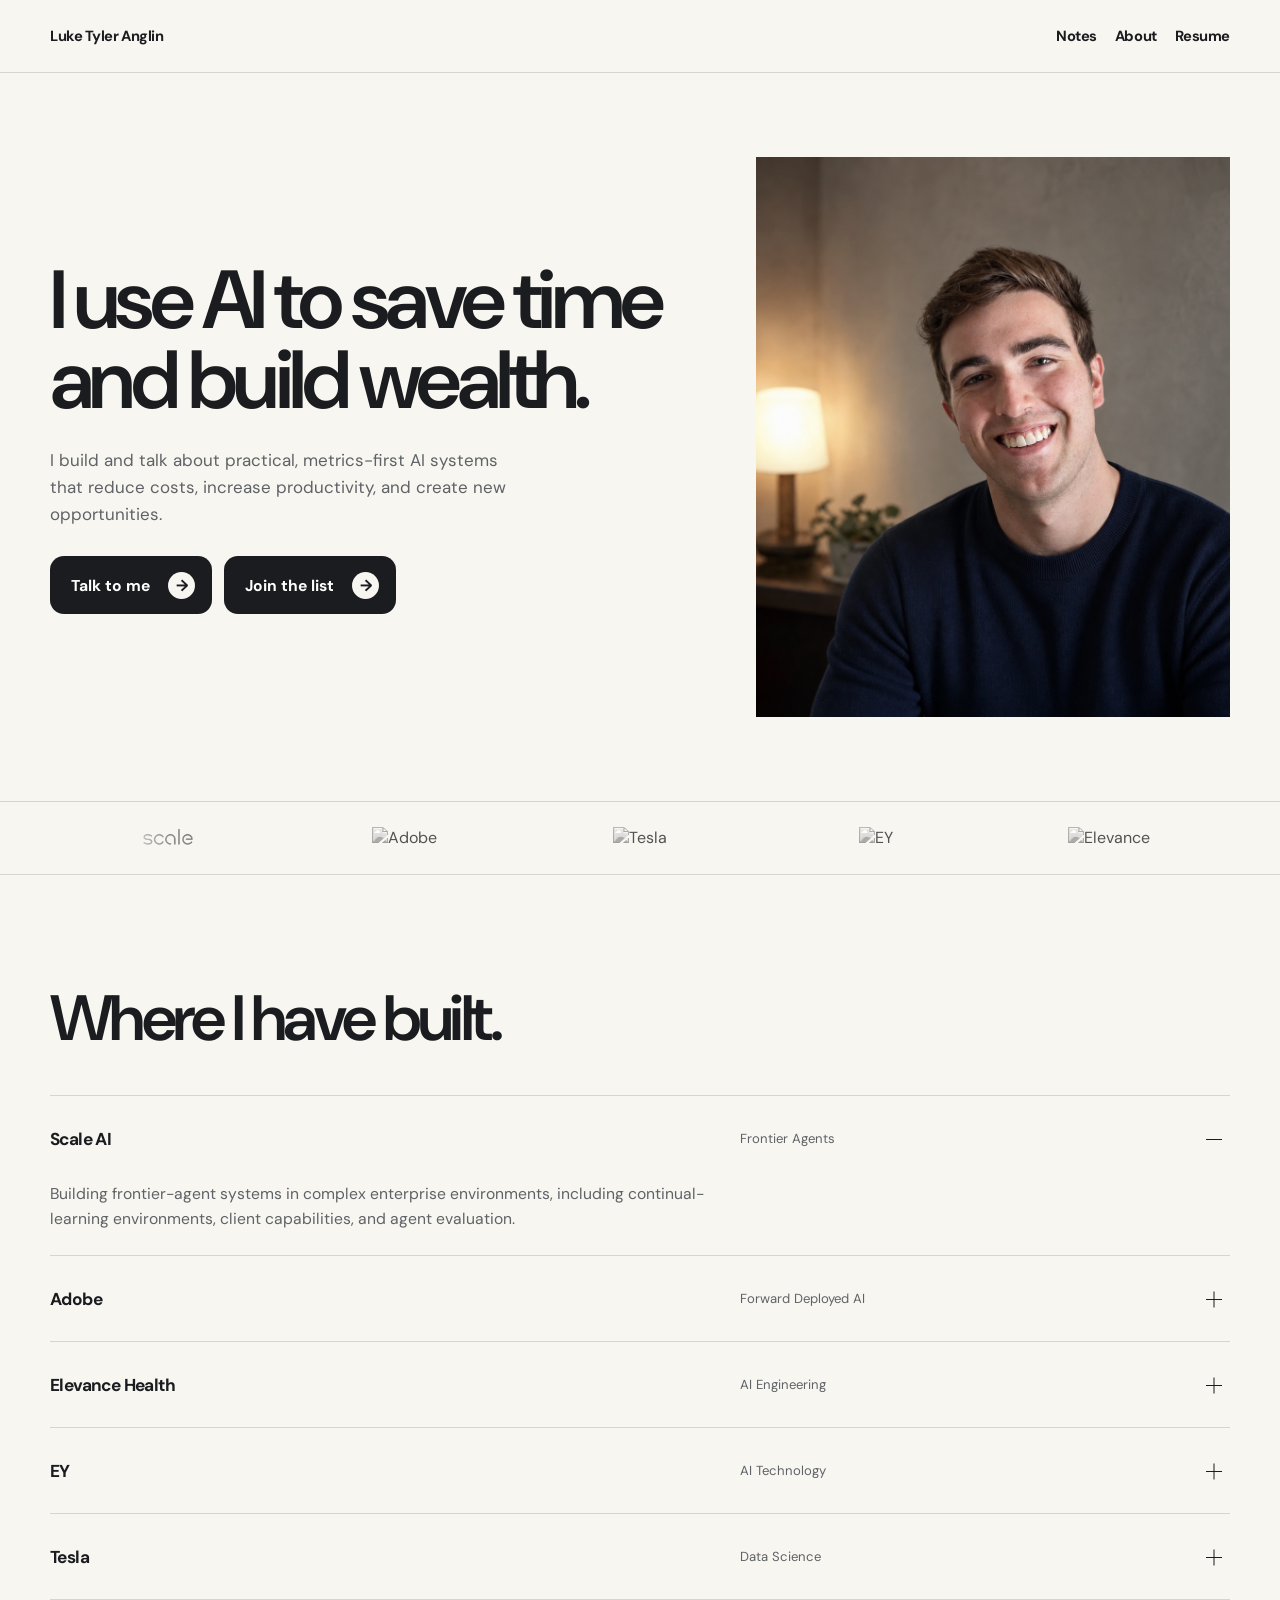
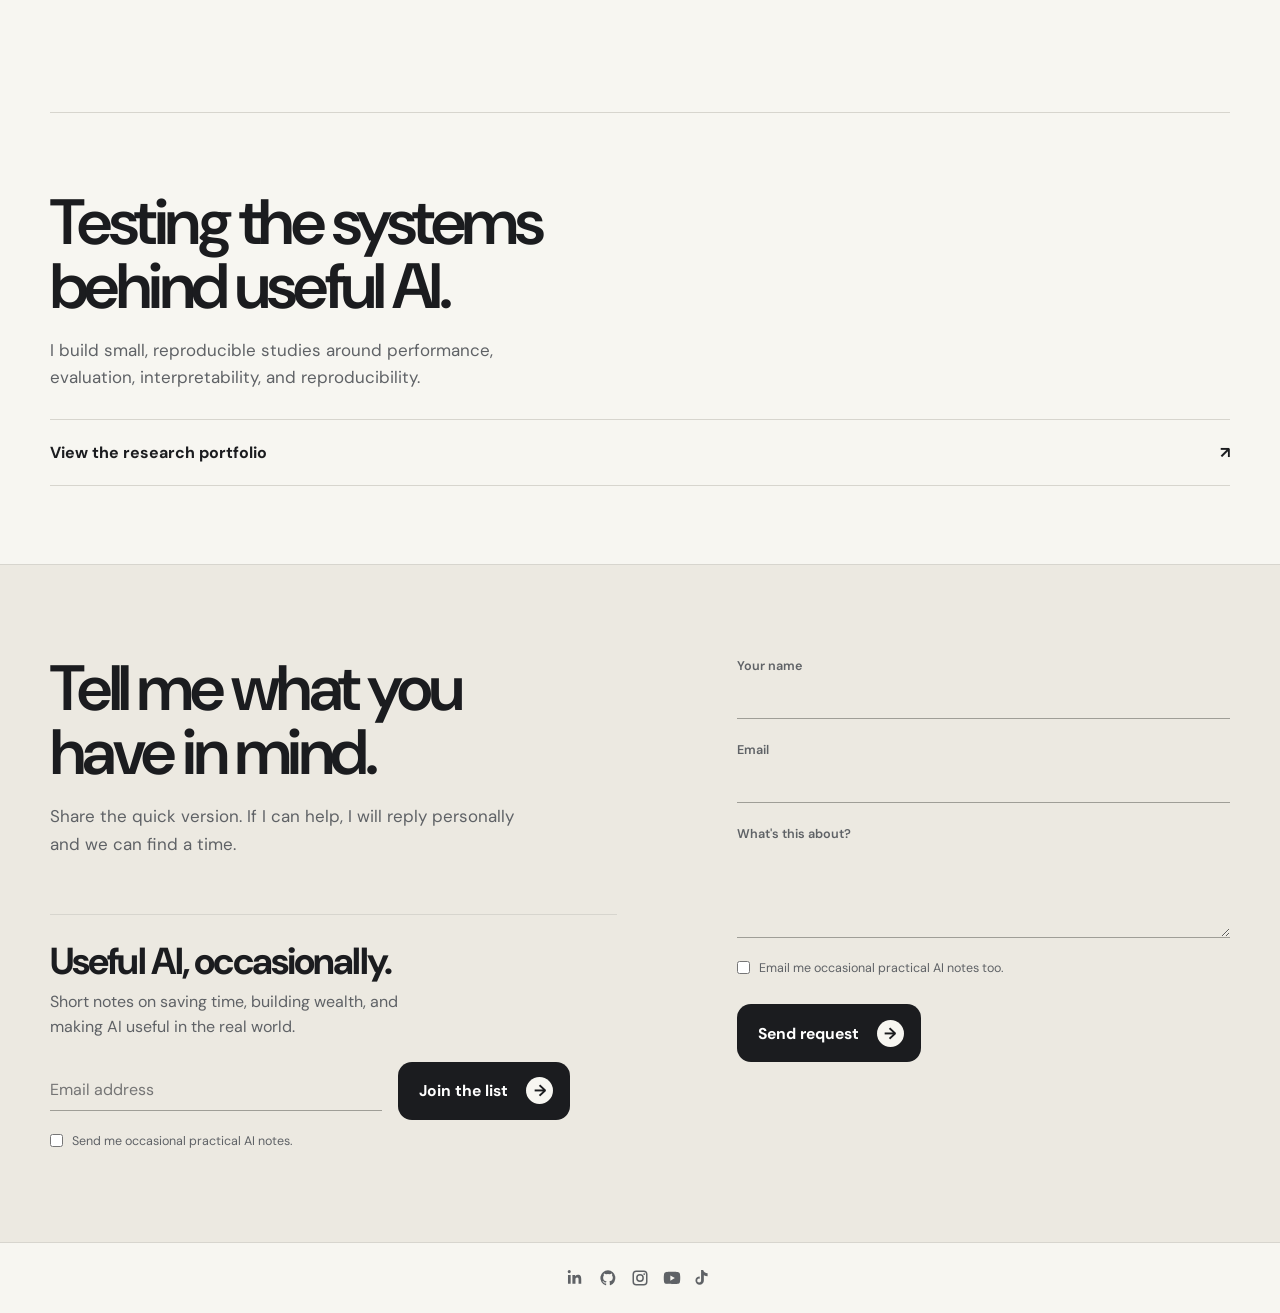
==== index.html @ 67018403 "Remove eyebrow labels from site headings" ====
<!DOCTYPE html>
<html lang="en">

<head>
    <meta charset="UTF-8">
    <meta name="viewport" content="width=device-width, initial-scale=1.0">
    <title>Luke Tyler Anglin | AI Engineer</title>
    <meta name="description" content="Luke Tyler Anglin uses AI to save time and build wealth through practical, metrics-first systems.">
    <link rel="preconnect" href="https://fonts.googleapis.com">
    <link rel="preconnect" href="https://fonts.gstatic.com" crossorigin>
    <link href="https://fonts.googleapis.com/css2?family=DM+Mono:wght@400;500&family=DM+Sans:opsz,wght@9..40,400;9..40,500;9..40,600;9..40,700&family=Playfair+Display:ital,wght@0,500;0,600&display=swap" rel="stylesheet">
    <link rel="stylesheet" href="styles.css">
</head>

<body>
    <header class="site-header">
        <div class="wrap header-inner">
            <a class="site-name" href="#top">Luke Tyler Anglin</a>
            <div class="header-links">
                <a href="notes.html">Notes</a>
                <a href="about.html">About</a>
                <a href="https://drive.google.com/file/d/1jl4-QcdSq_O_RrT0fGCrfpogtQoKmc7f/view?usp=drive_link" target="_blank" rel="noreferrer">Resume</a>
            </div>
        </div>
    </header>

    <main id="top">
        <section class="hero wrap">
            <div class="hero-copy">
                <h1>I use AI to save time and build wealth.</h1>
                <p class="hero-intro">I build and talk about practical, metrics-first AI systems that reduce costs, increase productivity, and create new opportunities.</p>
                <div class="hero-actions">
                    <a class="button button-primary" href="#request-time">Talk to me <span aria-hidden="true">→</span></a>
                    <a class="button button-primary" href="#newsletter">Join the list <span aria-hidden="true">→</span></a>
                </div>
            </div>
            <figure class="hero-portrait">
                <img src="assets/images/luke-portrait-v1.png" alt="Luke Tyler Anglin in a warm home office" fetchpriority="high">
            </figure>
        </section>

        <section class="experience-strip" aria-label="Experience at Scale AI, Adobe, Tesla, EY, and Elevance Health">
            <div class="wrap logo-strip">
                <img src="assets/company/scale.png" alt="Scale AI">
                <img src="assets/company/adobe.svg" alt="Adobe">
                <img src="assets/company/tesla.svg" alt="Tesla">
                <img src="assets/company/ey.svg" alt="EY">
                <img src="assets/company/elevance.svg" alt="Elevance Health">
            </div>
        </section>

        <section class="work wrap" id="experience">
            <div class="section-heading">
                <h2>Where I have built.</h2>
            </div>

            <div class="company-list">
                <details class="company" open>
                    <summary>
                        <span class="company-title">Scale AI</span>
                        <span class="company-role">Frontier Agents</span>
                        <span class="company-toggle" aria-hidden="true"></span>
                    </summary>
                    <div class="company-detail">
                        <p>Building frontier-agent systems in complex enterprise environments, including continual-learning environments, client capabilities, and agent evaluation.</p>
                    </div>
                </details>
                <details class="company">
                    <summary>
                        <span class="company-title">Adobe</span>
                        <span class="company-role">Forward Deployed AI</span>
                        <span class="company-toggle" aria-hidden="true"></span>
                    </summary>
                    <div class="company-detail">
                        <p>Built human-in-the-loop AI marketing workflows and high-volume, auto-scaling cloud GPU systems for image generation.</p>
                    </div>
                </details>
                <details class="company">
                    <summary>
                        <span class="company-title">Elevance Health</span>
                        <span class="company-role">AI Engineering</span>
                        <span class="company-toggle" aria-hidden="true"></span>
                    </summary>
                    <div class="company-detail">
                        <p>Built medical-record extraction automation with about $2M in savings and an M&amp;A research tool that reduced work by about 200 hours per project.</p>
                    </div>
                </details>
                <details class="company">
                    <summary>
                        <span class="company-title">EY</span>
                        <span class="company-role">AI Technology</span>
                        <span class="company-toggle" aria-hidden="true"></span>
                    </summary>
                    <div class="company-detail">
                        <p>Built LangGraph applications to automate client vendor work, contributing about $4M in savings, while modernizing banking data systems.</p>
                    </div>
                </details>
                <details class="company">
                    <summary>
                        <span class="company-title">Tesla</span>
                        <span class="company-role">Data Science</span>
                        <span class="company-toggle" aria-hidden="true"></span>
                    </summary>
                    <div class="company-detail">
                        <p>Improved Kafka concurrency and helped investigate production routing systems across large Go codebases and CI/CD tooling.</p>
                    </div>
                </details>
            </div>
        </section>

        <section class="research-preview wrap" id="research">
            <div class="section-heading">
                <h2>Testing the systems behind useful AI.</h2>
                <p>I build small, reproducible studies around performance, evaluation, interpretability, and reproducibility.</p>
            </div>
            <div class="research-links">
                <a href="https://github.com/LukeTylerAnglin/research-portfolio">
                    <span>View the research portfolio</span>
                    <span aria-hidden="true">↗</span>
                </a>
            </div>
        </section>

        <section class="contact-section" id="request-time">
            <div class="wrap contact-grid">
                <div class="contact-copy">
                    <h2>Tell me what you have in mind.</h2>
                    <p class="request-note">Share the quick version. If I can help, I will reply personally and we can find a time.</p>
                    <div class="contact-newsletter" id="newsletter">
                        <h3>Useful AI, occasionally.</h3>
                        <p>Short notes on saving time, building wealth, and making AI useful in the real world.</p>
                        <form action="https://formspree.io/f/mojjjrwe" method="POST" class="newsletter-form">
                            <label class="sr-only" for="homepage-newsletter-email">Email address</label>
                            <div class="newsletter-form-row">
                                <input id="homepage-newsletter-email" type="email" name="email" autocomplete="email" placeholder="Email address" required>
                                <button class="button button-primary" type="submit">Join the list <span aria-hidden="true">→</span></button>
                            </div>
                            <label class="consent"><input type="checkbox" name="marketing_consent" value="yes" required> Send me occasional practical AI notes.</label>
                            <input type="hidden" name="form_type" value="Newsletter signup">
                            <input type="hidden" name="subject" value="New newsletter signup from luketyleranglin.github.io">
                            <input class="honeypot" type="text" name="_gotcha" tabindex="-1" autocomplete="off" aria-hidden="true">
                        </form>
                    </div>
                </div>
                <form action="https://formspree.io/f/mojjjrwe" method="POST" class="request-form">
                    <label>
                        Your name
                        <input type="text" name="name" autocomplete="name" required>
                    </label>
                    <label>
                        Email
                        <input type="email" name="email" autocomplete="email" required>
                    </label>
                    <label>
                        What's this about?
                        <textarea name="message" rows="4" required></textarea>
                    </label>
                    <label class="consent request-consent"><input type="checkbox" name="marketing_consent" value="yes"> Email me occasional practical AI notes too.</label>
                    <input type="hidden" name="form_type" value="Request time">
                    <input type="hidden" name="subject" value="New request for time from luketyleranglin.github.io">
                    <input class="honeypot" type="text" name="_gotcha" tabindex="-1" autocomplete="off" aria-hidden="true">
                    <button class="button button-primary" type="submit">Send request <span aria-hidden="true">→</span></button>
                </form>
            </div>
        </section>
    </main>

    <footer class="site-footer">
        <div class="wrap footer-inner">
            <div class="footer-links">
                <div class="social-links" aria-label="Social links">
                    <a href="https://www.linkedin.com/in/luketyleranglin/" target="_blank" rel="noreferrer" aria-label="LinkedIn">
                        <svg viewBox="0 0 24 24" aria-hidden="true"><path d="M5.1 3.4A2.1 2.1 0 1 1 .9 3.4a2.1 2.1 0 0 1 4.2 0ZM1.3 8h3.6v11.6H1.3V8Zm5.9 0h3.5v1.6h.1c.5-.9 1.7-2 3.6-2 3.9 0 4.6 2.5 4.6 5.9v6.1h-3.6v-5.4c0-1.3 0-3-1.9-3-1.9 0-2.2 1.4-2.2 2.9v5.5H7.2V8Z"/></svg>
                    </a>
                    <a href="https://github.com/LukeTylerAnglin" target="_blank" rel="noreferrer" aria-label="GitHub">
                        <svg viewBox="0 0 24 24" aria-hidden="true"><path d="M12 1.8A10.2 10.2 0 0 0 8.8 21.7c.5.1.7-.2.7-.5v-2c-2.8.6-3.4-1.2-3.4-1.2-.5-1.2-1.1-1.5-1.1-1.5-.9-.6.1-.6.1-.6 1 .1 1.5 1 1.5 1 .9 1.5 2.3 1.1 2.9.8.1-.6.4-1.1.7-1.3-2.3-.3-4.7-1.1-4.7-5a3.9 3.9 0 0 1 1-2.7c-.1-.3-.4-1.3.1-2.7 0 0 .8-.3 2.8 1.1a9.7 9.7 0 0 1 5.1 0c2-1.4 2.8-1.1 2.8-1.1.5 1.4.2 2.4.1 2.7a3.9 3.9 0 0 1 1 2.7c0 3.9-2.4 4.7-4.7 5 .4.3.7 1 .7 1.9v2.8c0 .3.2.6.7.5A10.2 10.2 0 0 0 12 1.8Z"/></svg>
                    </a>
                    <a href="https://www.instagram.com/luketyleranglin" target="_blank" rel="noreferrer" aria-label="Instagram">
                        <svg viewBox="0 0 24 24" aria-hidden="true"><path d="M7.1 2h9.8A5.1 5.1 0 0 1 22 7.1v9.8a5.1 5.1 0 0 1-5.1 5.1H7.1A5.1 5.1 0 0 1 2 16.9V7.1A5.1 5.1 0 0 1 7.1 2Zm-.2 2A2.9 2.9 0 0 0 4 6.9v10.2A2.9 2.9 0 0 0 6.9 20h10.2a2.9 2.9 0 0 0 2.9-2.9V6.9A2.9 2.9 0 0 0 17.1 4H6.9Zm10.7 1.5a1.2 1.2 0 1 1 0 2.4 1.2 1.2 0 0 1 0-2.4ZM12 6.8a5.2 5.2 0 1 1 0 10.4 5.2 5.2 0 0 1 0-10.4Zm0 2A3.2 3.2 0 1 0 12 15.2 3.2 3.2 0 0 0 12 8.8Z"/></svg>
                    </a>
                    <a href="https://www.youtube.com/@luketyleranglin" target="_blank" rel="noreferrer" aria-label="YouTube">
                        <svg viewBox="0 0 24 24" aria-hidden="true"><path d="M22.5 6.2a2.9 2.9 0 0 0-2-2C18.7 3.7 12 3.7 12 3.7s-6.7 0-8.5.5a2.9 2.9 0 0 0-2 2A30.1 30.1 0 0 0 1 12a30.1 30.1 0 0 0 .5 5.8 2.9 2.9 0 0 0 2 2c1.8.5 8.5.5 8.5.5s6.7 0 8.5-.5a2.9 2.9 0 0 0 2-2A30.1 30.1 0 0 0 23 12a30.1 30.1 0 0 0-.5-5.8ZM9.8 15.5v-7l6 3.5-6 3.5Z"/></svg>
                    </a>
                    <a href="https://www.tiktok.com/@luketyleranglin" target="_blank" rel="noreferrer" aria-label="TikTok">
                        <svg viewBox="0 0 24 24" aria-hidden="true"><path d="M16.8 5.8a6.5 6.5 0 0 1-4-1.4 6.5 6.5 0 0 1-1.9-3.2H8.1v14.2a2.6 2.6 0 1 1-1.8-2.5v-3a5.6 5.6 0 1 0 5.5 5.6V8.3a9.3 9.3 0 0 0 5 1.5V6.9a6.8 6.8 0 0 1 0-1.1Z"/></svg>
                    </a>
                </div>
            </div>
        </div>
    </footer>
</body>

</html>
---- styles.css ----
:root {
  --paper: #f7f6f1;
  --paper-deep: #ece9e1;
  --ink: #1b1c1f;
  --soft-ink: #5f6266;
  --line: #d7d5ce;
  --quiet: #e6e2d8;
  --max: 1180px;
  --sans: "DM Sans", -apple-system, BlinkMacSystemFont, "Segoe UI", sans-serif;
  --mono: "DM Mono", monospace;
}

* { box-sizing: border-box; }

html { scroll-behavior: smooth; }

body {
  background: var(--paper);
  color: var(--ink);
  font-family: var(--sans);
  margin: 0;
  overflow-x: hidden;
}

a { color: inherit; }

button, input, select, textarea { font: inherit; }

:focus-visible { outline: 3px solid rgba(28, 45, 35, 0.32); outline-offset: 3px; }

.wrap { margin: 0 auto; max-width: var(--max); padding-left: 24px; padding-right: 24px; }

.site-header {
  background: rgba(247, 246, 241, 0.93);
  border-bottom: 1px solid var(--line);
  position: sticky;
  top: 0;
  z-index: 10;
  backdrop-filter: blur(12px);
}

.header-inner { align-items: center; display: flex; height: 72px; justify-content: space-between; }

.site-name, .header-links a { font-size: 0.92rem; font-weight: 700; letter-spacing: -0.03em; text-decoration: none; }

.header-links { align-items: center; display: flex; gap: 18px; }

.header-links span { margin-left: 5px; }

.hero { display: grid; gap: 42px; padding-bottom: 66px; padding-top: 54px; }

.hero-copy { align-self: center; }

.eyebrow {
  color: var(--soft-ink);
  font-family: var(--mono);
  font-size: 0.68rem;
  letter-spacing: 0.055em;
  margin: 0 0 16px;
  text-transform: uppercase;
}

h1, h2, h3, p { margin-top: 0; }

h1, h2, h3 { letter-spacing: -0.055em; }

h1 {
  font-size: clamp(2.85rem, 8vw, 5.15rem);
  font-weight: 600;
  line-height: 0.98;
  margin-bottom: 26px;
  max-width: 680px;
}

h2 { font-size: clamp(2.1rem, 6.5vw, 4rem); font-weight: 600; line-height: 1; margin-bottom: 18px; }

.hero-intro, .section-heading > p, .request-note, .book p:not(.eyebrow) {
  color: var(--soft-ink);
  font-size: 1.06rem;
  line-height: 1.6;
  margin-bottom: 28px;
  max-width: 480px;
}

.button {
  align-items: center;
  background: transparent;
  border: 1px solid transparent;
  border-radius: 14px;
  cursor: pointer;
  display: inline-flex;
  font-size: 0.98rem;
  font-weight: 700;
  gap: 18px;
  justify-content: center;
  min-height: 58px;
  padding: 14px 16px 14px 20px;
  text-decoration: none;
  transition: background 150ms ease, color 150ms ease, transform 150ms ease;
}

.button-primary { background: var(--ink); color: white; }

.button-primary:hover { background: #34363a; transform: translateY(-2px); }

.button-primary span {
  align-items: center;
  background: var(--paper);
  border-radius: 50%;
  color: var(--ink);
  display: inline-flex;
  font-size: 1rem;
  height: 27px;
  justify-content: center;
  width: 27px;
}

.button-secondary { border-color: var(--ink); color: var(--ink); }

.button-secondary:hover { background: var(--quiet); transform: translateY(-2px); }

.button-secondary span { font-size: 1rem; }

.hero-actions { display: flex; flex-wrap: wrap; gap: 12px; }

.hero-portrait { aspect-ratio: 0.86; background: #d6d0c4; margin: 0; overflow: hidden; }

.hero-portrait img { display: block; height: 100%; object-fit: cover; object-position: center top; width: 100%; }

.experience-strip { border-bottom: 1px solid var(--line); border-top: 1px solid var(--line); }

.logo-strip { align-items: center; display: grid; grid-template-columns: repeat(5, minmax(0, 1fr)); padding-bottom: 25px; padding-top: 25px; }

.logo-strip img { filter: grayscale(1); height: 22px; justify-self: center; max-width: 88px; object-fit: contain; opacity: 0.75; width: auto; }

.work { padding-bottom: 86px; padding-top: 86px; }

.section-heading { margin-bottom: 44px; max-width: 580px; }

.section-heading > p { margin-bottom: 0; }

.company-list { border-top: 1px solid var(--line); }

.company { border-bottom: 1px solid var(--line); }

.company summary {
  align-items: center;
  cursor: pointer;
  display: grid;
  gap: 14px;
  grid-template-columns: minmax(140px, 1fr) minmax(104px, 0.75fr) 26px;
  list-style: none;
  min-height: 77px;
  padding: 16px 0;
}

.company summary::-webkit-details-marker { display: none; }

.company-title { font-size: 1.08rem; font-weight: 700; letter-spacing: -0.035em; }

.company-role { color: var(--soft-ink); font-size: 0.82rem; line-height: 1.3; }

.company-toggle { height: 20px; position: relative; width: 20px; }

.company-toggle::before, .company-toggle::after { background: var(--ink); content: ""; height: 1px; left: 2px; position: absolute; top: 10px; width: 16px; }

.company-toggle::after { transform: rotate(90deg); transition: transform 150ms ease; }

.company[open] .company-toggle::after { transform: rotate(0); }

.company-detail { padding: 0 34px 24px 0; }

.company-detail p { color: var(--soft-ink); font-size: 0.98rem; line-height: 1.6; margin: 0; max-width: 660px; }

.research-preview { border-top: 1px solid var(--line); padding-bottom: 78px; padding-top: 78px; }

.research-preview .section-heading { margin-bottom: 28px; }

.research-preview .section-heading > p:last-child { margin-bottom: 0; }

.research-links { border-top: 1px solid var(--line); }

.research-links a { align-items: center; border-bottom: 1px solid var(--line); display: flex; font-size: 1rem; font-weight: 700; justify-content: space-between; padding: 22px 0; text-decoration: none; }

.research-links a:hover { color: var(--soft-ink); }

.newsletter-form { display: grid; gap: 13px; max-width: 440px; }

.newsletter-form > input[type="email"] { font-size: 1rem; }

.consent { align-items: flex-start; color: var(--soft-ink); display: flex; font-size: 0.78rem; gap: 9px; line-height: 1.35; }

.consent input { appearance: auto; margin: 1px 0 0; padding: 0; }

.honeypot { display: none !important; }

.newsletter-form .button { justify-self: start; margin-top: 5px; }

.newsletter-form-row { align-items: center; display: flex; gap: 16px; }

.newsletter-form-row input[type="email"] { flex: 1; min-width: 0; }

.newsletter-form-row .button { flex: 0 0 auto; }

.contact-section { background: var(--paper-deep); border-top: 1px solid var(--line); padding-bottom: 92px; padding-top: 92px; }

.contact-grid { display: grid; gap: 64px; }

.contact-copy h2 { max-width: 500px; }

.contact-newsletter { border-top: 1px solid var(--line); margin-top: 56px; padding-top: 28px; }

.contact-newsletter h3 { font-size: clamp(1.65rem, 4vw, 2.35rem); letter-spacing: -0.05em; line-height: 1; margin-bottom: 10px; }

.contact-newsletter > p:not(.eyebrow) { color: var(--soft-ink); line-height: 1.55; margin-bottom: 22px; max-width: 400px; }

.contact-newsletter .newsletter-form { max-width: 520px; }

.contact-newsletter .newsletter-form .button { margin-top: 0; }

.request-form .consent { align-items: flex-start; display: flex; font-size: 0.78rem; font-weight: 400; gap: 9px; line-height: 1.35; }

.sr-only { height: 1px; margin: -1px; overflow: hidden; padding: 0; position: absolute; width: 1px; clip: rect(0, 0, 0, 0); white-space: nowrap; }

.book {
  align-items: center;
  border-top: 1px solid var(--line);
  display: grid;
  gap: 27px;
  grid-template-columns: 92px 1fr;
  padding-bottom: 72px;
  padding-top: 42px;
}

.book > img { box-shadow: 0 11px 24px rgba(23, 29, 24, 0.18); display: block; width: 92px; }

.book h2 { font-size: clamp(1.6rem, 5vw, 2.5rem); margin-bottom: 8px; }

.book p:not(.eyebrow) { font-size: 0.96rem; margin-bottom: 14px; }

.text-link { font-size: 0.92rem; font-weight: 700; text-decoration-thickness: 1px; text-underline-offset: 4px; }

.text-link span { margin-left: 4px; }

.request-note { margin-bottom: 0; }

.request-form { display: grid; gap: 22px; max-width: 510px; }

.request-form label { color: var(--soft-ink); display: grid; font-size: 0.79rem; font-weight: 600; gap: 8px; }

input, select, textarea {
  appearance: none;
  background: transparent;
  border: 0;
  border-bottom: 1px solid #9f9e97;
  border-radius: 0;
  color: var(--ink);
  padding: 9px 0 10px;
  resize: vertical;
}

select { background: transparent; cursor: pointer; }

input:focus, select:focus, textarea:focus { border-color: var(--ink); outline: none; }

.request-form .button { justify-self: start; margin-top: 5px; }

.site-footer { border-top: 1px solid var(--line); color: var(--soft-ink); font-size: 0.8rem; padding-bottom: 26px; padding-top: 26px; }

.footer-inner { align-items: center; display: flex; flex-direction: column; gap: 14px; justify-content: center; }

.footer-links { align-items: center; display: flex; flex-wrap: wrap; gap: 18px; }

.social-links { align-items: center; display: flex; gap: 14px; }

.social-links a { display: inline-flex; }

.social-links svg { fill: currentColor; height: 18px; width: 18px; }

.resume-link { color: var(--soft-ink); text-decoration: none; }

.footer-inner a { text-decoration: none; }

.footer-inner a:hover { color: var(--ink); text-decoration: underline; text-underline-offset: 3px; }

.social-links a:hover { text-decoration: none; transform: translateY(-1px); }

.about-hero { padding-bottom: 66px; padding-top: 96px; }

.about-copy { max-width: 760px; }

.about-copy h1 { max-width: 760px; }

.about-copy > p:last-child { color: var(--soft-ink); font-size: 1.1rem; line-height: 1.65; margin-bottom: 0; max-width: 600px; }

.about-photo { margin: 42px 0 0; max-width: 420px; }

.about-photo img { display: block; width: 100%; }

.about-photo figcaption { color: var(--soft-ink); font-size: 0.78rem; margin-top: 9px; }

.about-book { border-bottom: 1px solid var(--line); }

.notes-hero { max-width: 850px; padding-bottom: 64px; padding-top: 96px; }

.notes-hero h1 { max-width: 760px; }

.notes-hero > p:last-child { color: var(--soft-ink); font-size: 1.1rem; line-height: 1.65; margin-bottom: 0; max-width: 600px; }

.notes-list { padding-bottom: 74px; }

.note-card { align-items: start; border-bottom: 1px solid var(--line); display: grid; gap: 22px; grid-template-columns: 1fr; padding: 30px 0 36px; text-decoration: none; transition: background 150ms ease; }

.note-card-meta { color: var(--soft-ink); display: flex; font-family: var(--mono); font-size: 0.68rem; justify-content: space-between; letter-spacing: 0.055em; text-transform: uppercase; }

.note-card-copy .eyebrow { margin-bottom: 12px; }

.note-card h2 { font-size: clamp(1.7rem, 5vw, 2.7rem); margin-bottom: 13px; max-width: 640px; }

.note-card-copy > p:last-child { color: var(--soft-ink); line-height: 1.6; margin-bottom: 0; max-width: 590px; }

.note-card-link { font-size: 0.9rem; font-weight: 700; }

.note-card b { margin-left: 5px; }

.note-card:hover { background: rgba(27, 28, 31, 0.025); }

.article { max-width: 790px; padding-bottom: 90px; padding-top: 82px; }

.back-link { display: inline-block; font-size: 0.87rem; font-weight: 700; margin-bottom: 70px; text-decoration: none; }

.article > h1 { max-width: 720px; }

.article-lede { color: var(--soft-ink); font-size: clamp(1.2rem, 3vw, 1.55rem); letter-spacing: -0.025em; line-height: 1.45; max-width: 680px; }

.article-body { font-size: 1.08rem; line-height: 1.72; margin-top: 48px; max-width: 650px; }

.article-body h2 { font-size: clamp(1.55rem, 4vw, 2.15rem); margin: 46px 0 14px; }

.article-body p { margin-bottom: 24px; }

.article-signup { border-top: 1px solid var(--line); margin-top: 58px; padding-top: 30px; }

.article-signup h2 { font-size: clamp(1.7rem, 5vw, 2.5rem); margin-bottom: 20px; }

@media (max-width: 480px) {
  .button { width: 100%; }
  .request-form .button { width: 100%; }
  .hero-actions { align-items: stretch; flex-direction: column; }
  .newsletter-form-row { align-items: stretch; flex-direction: column; }
}

@media (min-width: 680px) {
  .wrap { padding-left: 38px; padding-right: 38px; }
  .company summary { grid-template-columns: minmax(250px, 1.2fr) minmax(220px, 0.8fr) 26px; }
  .company-detail { padding-right: 80px; }
  .book { gap: 38px; grid-template-columns: 126px 1fr; padding-bottom: 88px; padding-top: 52px; }
  .book > img { width: 126px; }
}

@media (min-width: 860px) {
  .hero { align-items: center; gap: clamp(48px, 7vw, 110px); grid-template-columns: minmax(0, 1.04fr) minmax(350px, 0.8fr); min-height: 632px; padding-bottom: 84px; padding-top: 84px; }
  .hero-portrait { aspect-ratio: auto; height: clamp(480px, 45vw, 560px); }
  .work { padding-bottom: 112px; padding-top: 112px; }
  .company summary { grid-template-columns: minmax(310px, 1.2fr) minmax(270px, 0.8fr) 26px; min-height: 85px; }
  .contact-grid { align-items: start; grid-template-columns: minmax(0, 0.92fr) minmax(380px, 0.8fr); gap: 120px; }
  .book { grid-template-columns: 152px 1fr; padding-bottom: 105px; padding-top: 58px; }
  .book > img { width: 152px; }
  .footer-inner { flex-direction: row; justify-content: center; }
  .about-hero { align-items: center; display: grid; gap: clamp(52px, 8vw, 120px); grid-template-columns: minmax(0, 1fr) minmax(310px, 0.68fr); padding-bottom: 88px; padding-top: 132px; }
  .about-photo { margin: 0; max-width: none; }
  .notes-hero { padding-bottom: 86px; padding-top: 132px; }
  .notes-list { padding-bottom: 100px; }
  .note-card { gap: 28px; grid-template-columns: 92px minmax(0, 1fr) auto; }
  .note-card-meta { display: block; }
  .note-card-meta span { display: block; margin-bottom: 8px; }
  .article { padding-bottom: 120px; padding-top: 118px; }
}

@media (min-width: 1260px) {
  .wrap { padding-left: 0; padding-right: 0; }
}

@media (prefers-reduced-motion: reduce) {
  html { scroll-behavior: auto; }
  * { transition: none !important; }
}
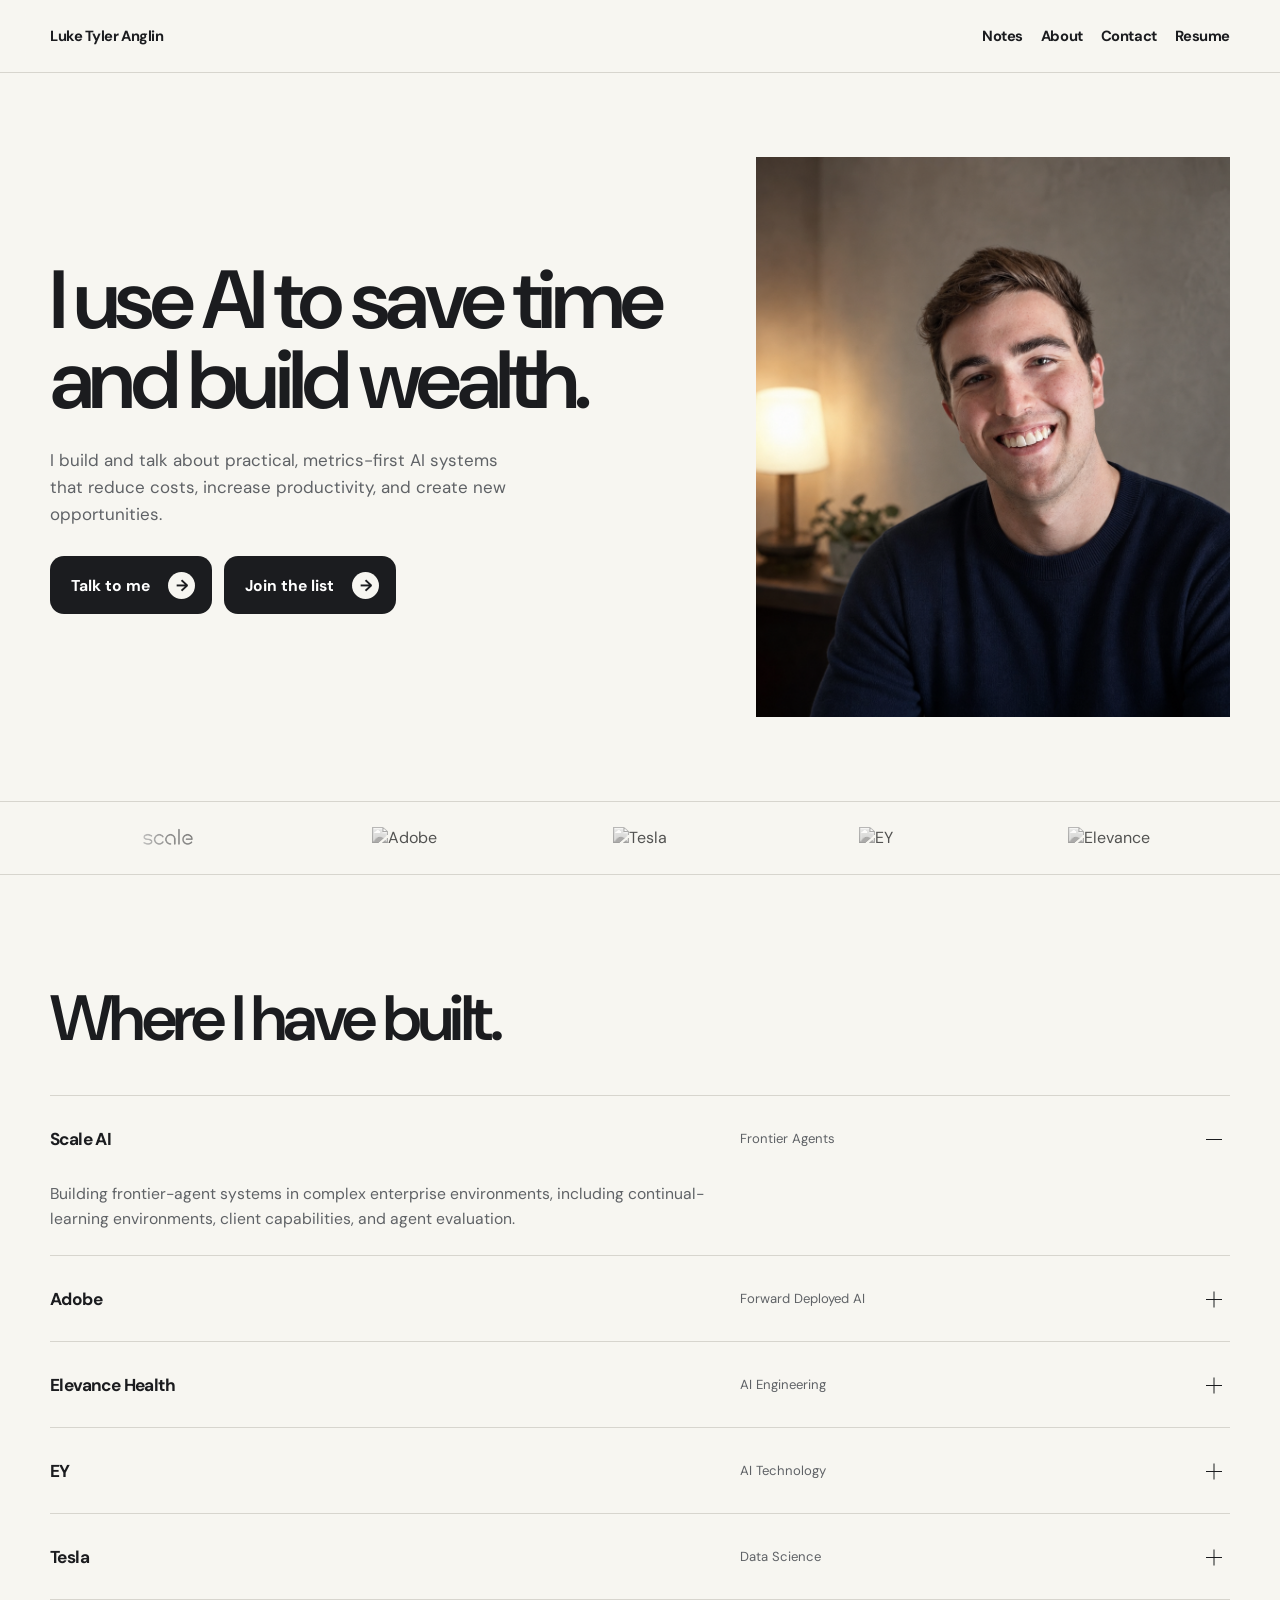
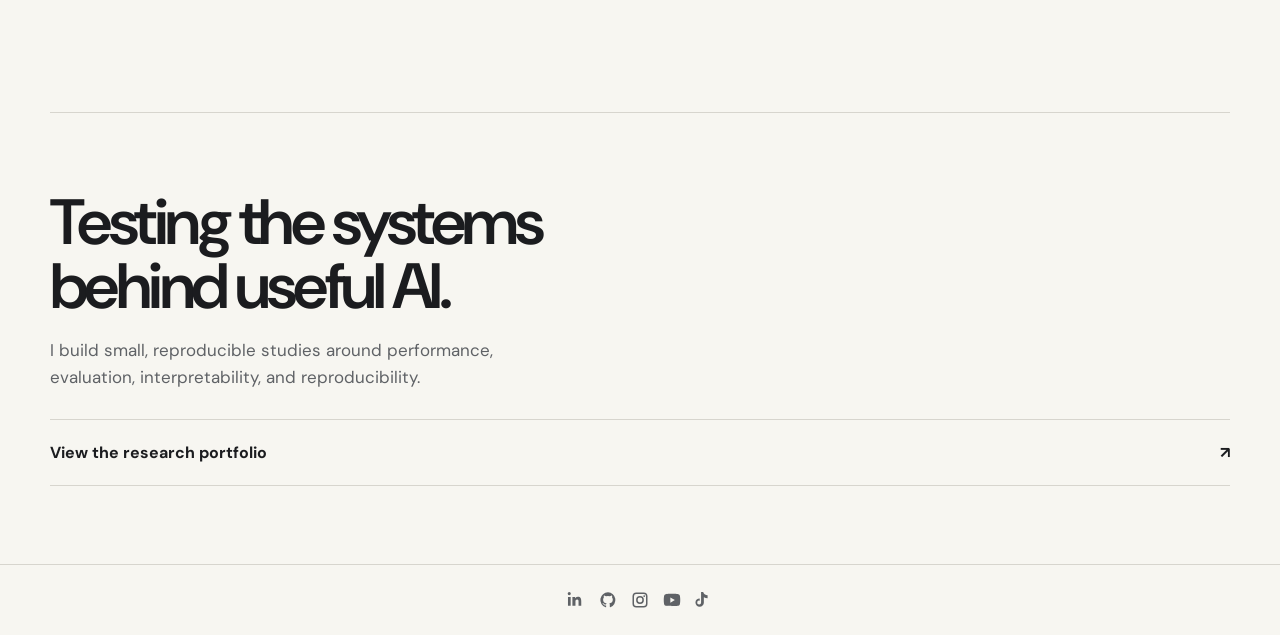
==== commit d30254e3: "Move contact and newsletter off homepage" ====
--- a/index.html
+++ b/index.html
@@ -19,6 +19,7 @@
             <div class="header-links">
                 <a href="notes.html">Notes</a>
                 <a href="about.html">About</a>
+                <a href="contact.html">Contact</a>
                 <a href="https://drive.google.com/file/d/1jl4-QcdSq_O_RrT0fGCrfpogtQoKmc7f/view?usp=drive_link" target="_blank" rel="noreferrer">Resume</a>
             </div>
         </div>
@@ -30,8 +31,8 @@
                 <h1>I use AI to save time and build wealth.</h1>
                 <p class="hero-intro">I build and talk about practical, metrics-first AI systems that reduce costs, increase productivity, and create new opportunities.</p>
                 <div class="hero-actions">
-                    <a class="button button-primary" href="#request-time">Talk to me <span aria-hidden="true">→</span></a>
-                    <a class="button button-primary" href="#newsletter">Join the list <span aria-hidden="true">→</span></a>
+                    <a class="button button-primary" href="contact.html">Talk to me <span aria-hidden="true">→</span></a>
+                    <a class="button button-primary" href="#newsletter-dialog" data-open-newsletter>Join the list <span aria-hidden="true">→</span></a>
                 </div>
             </div>
             <figure class="hero-portrait">
@@ -121,49 +122,24 @@
             </div>
         </section>
 
-        <section class="contact-section" id="request-time">
-            <div class="wrap contact-grid">
-                <div class="contact-copy">
-                    <h2>Tell me what you have in mind.</h2>
-                    <p class="request-note">Share the quick version. If I can help, I will reply personally and we can find a time.</p>
-                    <div class="contact-newsletter" id="newsletter">
-                        <h3>Useful AI, occasionally.</h3>
-                        <p>Short notes on saving time, building wealth, and making AI useful in the real world.</p>
-                        <form action="https://formspree.io/f/mojjjrwe" method="POST" class="newsletter-form">
-                            <label class="sr-only" for="homepage-newsletter-email">Email address</label>
-                            <div class="newsletter-form-row">
-                                <input id="homepage-newsletter-email" type="email" name="email" autocomplete="email" placeholder="Email address" required>
-                                <button class="button button-primary" type="submit">Join the list <span aria-hidden="true">→</span></button>
-                            </div>
-                            <label class="consent"><input type="checkbox" name="marketing_consent" value="yes" required> Send me occasional practical AI notes.</label>
-                            <input type="hidden" name="form_type" value="Newsletter signup">
-                            <input type="hidden" name="subject" value="New newsletter signup from luketyleranglin.github.io">
-                            <input class="honeypot" type="text" name="_gotcha" tabindex="-1" autocomplete="off" aria-hidden="true">
-                        </form>
-                    </div>
-                </div>
-                <form action="https://formspree.io/f/mojjjrwe" method="POST" class="request-form">
-                    <label>
-                        Your name
-                        <input type="text" name="name" autocomplete="name" required>
-                    </label>
-                    <label>
-                        Email
-                        <input type="email" name="email" autocomplete="email" required>
-                    </label>
-                    <label>
-                        What's this about?
-                        <textarea name="message" rows="4" required></textarea>
-                    </label>
-                    <label class="consent request-consent"><input type="checkbox" name="marketing_consent" value="yes"> Email me occasional practical AI notes too.</label>
-                    <input type="hidden" name="form_type" value="Request time">
-                    <input type="hidden" name="subject" value="New request for time from luketyleranglin.github.io">
-                    <input class="honeypot" type="text" name="_gotcha" tabindex="-1" autocomplete="off" aria-hidden="true">
-                    <button class="button button-primary" type="submit">Send request <span aria-hidden="true">→</span></button>
-                </form>
-            </div>
-        </section>
     </main>
+
+    <dialog class="newsletter-dialog" id="newsletter-dialog" aria-labelledby="newsletter-dialog-title">
+        <div class="newsletter-dialog-inner">
+            <button class="dialog-close" type="button" data-close-newsletter aria-label="Close newsletter signup">×</button>
+            <h2 id="newsletter-dialog-title">Useful AI, occasionally.</h2>
+            <p>Short notes on saving time, building wealth, and making AI useful in the real world.</p>
+            <form action="https://formspree.io/f/mojjjrwe" method="POST" class="newsletter-form">
+                <label class="sr-only" for="homepage-newsletter-email">Email address</label>
+                <input id="homepage-newsletter-email" type="email" name="email" autocomplete="email" placeholder="Email address" required>
+                <label class="consent"><input type="checkbox" name="marketing_consent" value="yes" required> Send me occasional practical AI notes.</label>
+                <input type="hidden" name="form_type" value="Newsletter signup">
+                <input type="hidden" name="subject" value="New newsletter signup from luketyleranglin.github.io">
+                <input class="honeypot" type="text" name="_gotcha" tabindex="-1" autocomplete="off" aria-hidden="true">
+                <button class="button button-primary" type="submit">Join the list <span aria-hidden="true">→</span></button>
+            </form>
+        </div>
+    </dialog>
 
     <footer class="site-footer">
         <div class="wrap footer-inner">
@@ -188,6 +164,27 @@
             </div>
         </div>
     </footer>
+
+    <script>
+        const newsletterDialog = document.getElementById("newsletter-dialog");
+        const openNewsletter = () => {
+            if (newsletterDialog && !newsletterDialog.open) newsletterDialog.showModal();
+        };
+
+        document.querySelectorAll("[data-open-newsletter]").forEach((link) => {
+            link.addEventListener("click", (event) => {
+                event.preventDefault();
+                openNewsletter();
+            });
+        });
+
+        document.querySelector("[data-close-newsletter]")?.addEventListener("click", () => newsletterDialog.close());
+        newsletterDialog?.addEventListener("click", (event) => {
+            if (event.target === newsletterDialog) newsletterDialog.close();
+        });
+
+        if (window.location.hash === "#newsletter-dialog") openNewsletter();
+    </script>
 </body>
 
 </html>
--- a/styles.css
+++ b/styles.css
@@ -202,21 +202,59 @@
 
 .newsletter-form-row .button { flex: 0 0 auto; }
 
-.contact-section { background: var(--paper-deep); border-top: 1px solid var(--line); padding-bottom: 92px; padding-top: 92px; }
-
-.contact-grid { display: grid; gap: 64px; }
-
-.contact-copy h2 { max-width: 500px; }
-
-.contact-newsletter { border-top: 1px solid var(--line); margin-top: 56px; padding-top: 28px; }
-
-.contact-newsletter h3 { font-size: clamp(1.65rem, 4vw, 2.35rem); letter-spacing: -0.05em; line-height: 1; margin-bottom: 10px; }
-
-.contact-newsletter > p:not(.eyebrow) { color: var(--soft-ink); line-height: 1.55; margin-bottom: 22px; max-width: 400px; }
-
-.contact-newsletter .newsletter-form { max-width: 520px; }
-
-.contact-newsletter .newsletter-form .button { margin-top: 0; }
+.newsletter-dialog {
+  background: var(--paper);
+  border: 1px solid var(--line);
+  border-radius: 22px;
+  color: var(--ink);
+  margin: auto;
+  max-width: 520px;
+  padding: 0;
+  width: calc(100% - 32px);
+}
+
+.newsletter-dialog::backdrop { background: rgba(27, 28, 31, 0.38); backdrop-filter: blur(5px); }
+
+.newsletter-dialog-inner { padding: 36px; position: relative; }
+
+.newsletter-dialog h2 { font-size: clamp(2rem, 6vw, 3.2rem); margin-bottom: 14px; max-width: 400px; }
+
+.newsletter-dialog p { color: var(--soft-ink); line-height: 1.55; margin-bottom: 0; max-width: 390px; }
+
+.newsletter-dialog .newsletter-form { margin-top: 28px; max-width: none; }
+
+.newsletter-dialog .newsletter-form-row { align-items: stretch; flex-direction: column; }
+
+.newsletter-dialog .newsletter-form .button { justify-self: stretch; width: 100%; }
+
+.dialog-close {
+  align-items: center;
+  background: transparent;
+  border: 1px solid var(--line);
+  border-radius: 50%;
+  color: var(--ink);
+  cursor: pointer;
+  display: inline-flex;
+  font-size: 1.35rem;
+  height: 36px;
+  justify-content: center;
+  line-height: 1;
+  padding: 0 0 3px;
+  position: absolute;
+  right: 20px;
+  top: 20px;
+  width: 36px;
+}
+
+.dialog-close:hover { background: var(--quiet); }
+
+.contact-page { display: grid; gap: 64px; padding-bottom: 100px; padding-top: 96px; }
+
+.contact-page-copy h1 { max-width: 600px; }
+
+.contact-page-copy > p { color: var(--soft-ink); font-size: 1.1rem; line-height: 1.6; margin-bottom: 0; max-width: 520px; }
+
+.contact-page-form { max-width: 640px; }
 
 .request-form .consent { align-items: flex-start; display: flex; font-size: 0.78rem; font-weight: 400; gap: 9px; line-height: 1.35; }
 
@@ -363,7 +401,8 @@
   .hero-portrait { aspect-ratio: auto; height: clamp(480px, 45vw, 560px); }
   .work { padding-bottom: 112px; padding-top: 112px; }
   .company summary { grid-template-columns: minmax(310px, 1.2fr) minmax(270px, 0.8fr) 26px; min-height: 85px; }
-  .contact-grid { align-items: start; grid-template-columns: minmax(0, 0.92fr) minmax(380px, 0.8fr); gap: 120px; }
+  .contact-page { align-items: start; grid-template-columns: minmax(0, 0.92fr) minmax(380px, 0.8fr); gap: 120px; padding-bottom: 140px; padding-top: 132px; }
+  .contact-page-form { max-width: none; }
   .book { grid-template-columns: 152px 1fr; padding-bottom: 105px; padding-top: 58px; }
   .book > img { width: 152px; }
   .footer-inner { flex-direction: row; justify-content: center; }
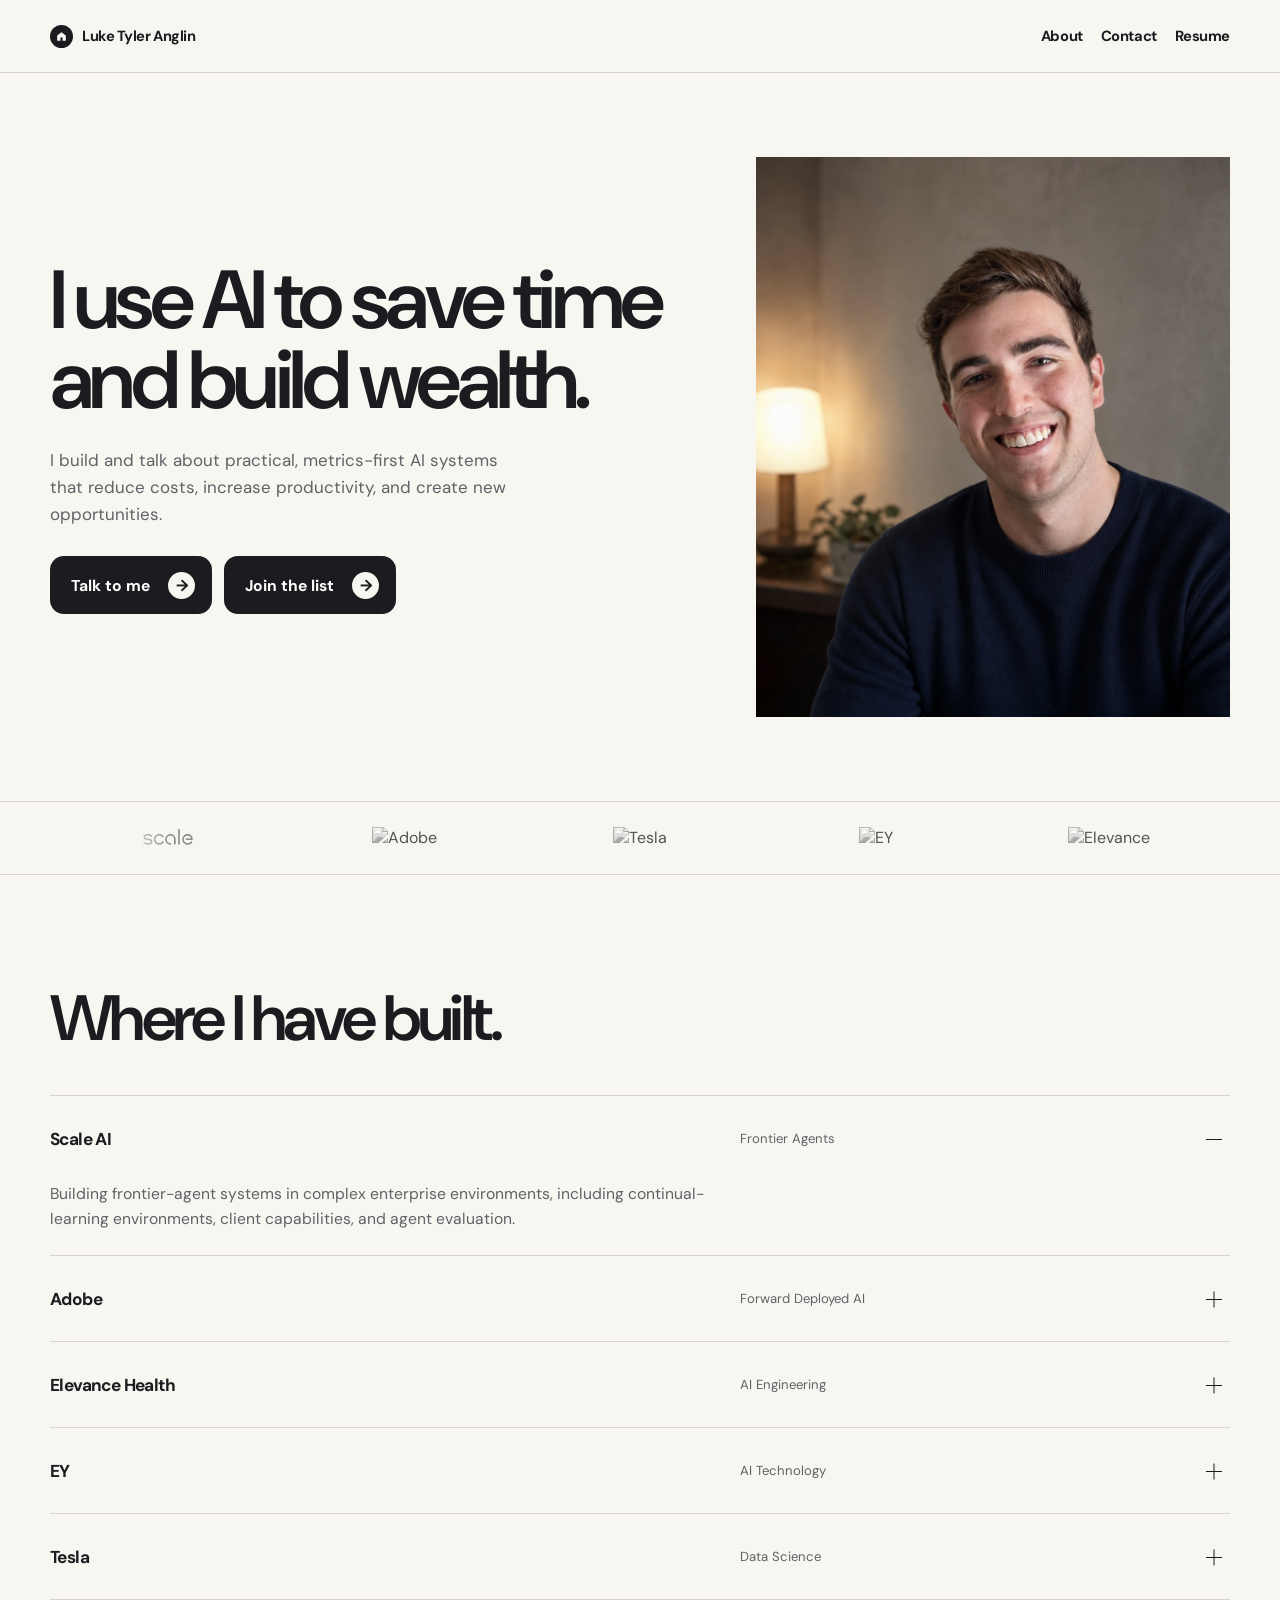
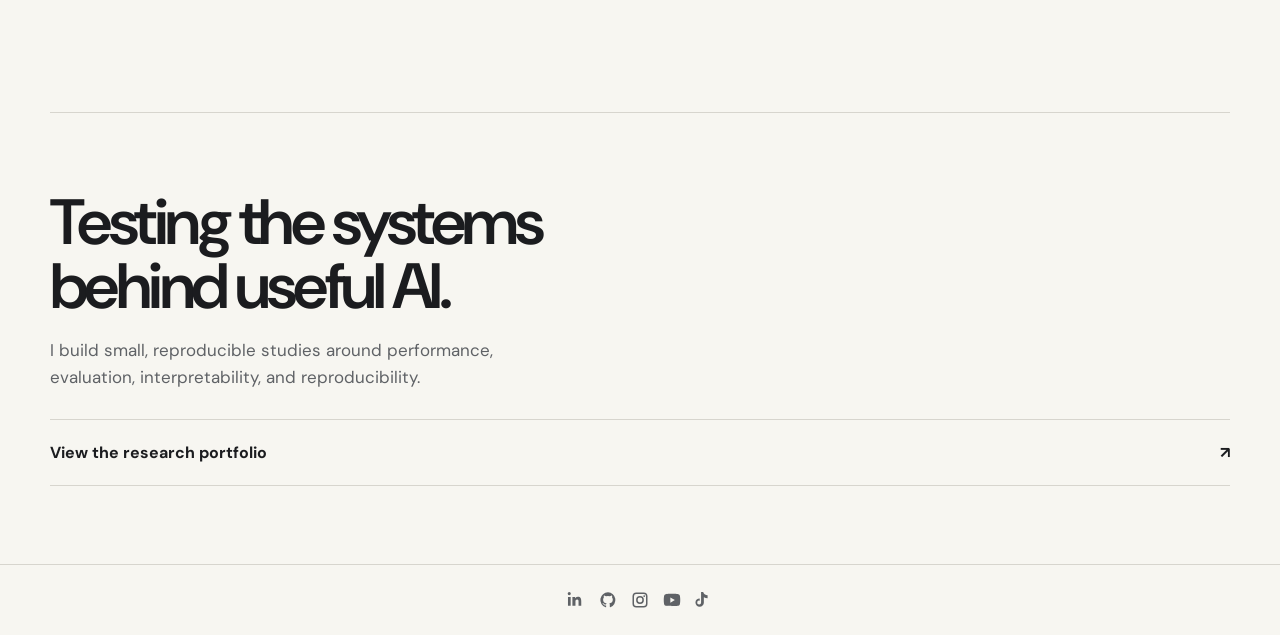
==== commit 015b79af: "Simplify shared site navigation" ====
--- a/index.html
+++ b/index.html
@@ -15,9 +15,11 @@
 <body>
     <header class="site-header">
         <div class="wrap header-inner">
-            <a class="site-name" href="#top">Luke Tyler Anglin</a>
+            <a class="site-name" href="index.html" aria-label="Home — Luke Tyler Anglin" title="Home">
+                <span class="home-link-icon" aria-hidden="true"><svg viewBox="0 0 24 24"><path d="m4 10 8-6 8 6v9a1 1 0 0 1-1 1h-5v-6h-4v6H5a1 1 0 0 1-1-1v-9Z"/></svg></span>
+                <span>Luke Tyler Anglin</span>
+            </a>
             <div class="header-links">
-                <a href="notes.html">Notes</a>
                 <a href="about.html">About</a>
                 <a href="contact.html">Contact</a>
                 <a href="https://drive.google.com/file/d/1jl4-QcdSq_O_RrT0fGCrfpogtQoKmc7f/view?usp=drive_link" target="_blank" rel="noreferrer">Resume</a>
--- a/styles.css
+++ b/styles.css
@@ -42,6 +42,24 @@
 .header-inner { align-items: center; display: flex; height: 72px; justify-content: space-between; }
 
 .site-name, .header-links a { font-size: 0.92rem; font-weight: 700; letter-spacing: -0.03em; text-decoration: none; }
+
+.site-name { align-items: center; display: inline-flex; gap: 9px; }
+
+.home-link-icon {
+  align-items: center;
+  background: var(--ink);
+  border-radius: 50%;
+  color: var(--paper);
+  display: inline-flex;
+  height: 23px;
+  justify-content: center;
+  transition: transform 150ms ease, background 150ms ease;
+  width: 23px;
+}
+
+.home-link-icon svg { fill: currentColor; height: 13px; width: 13px; }
+
+.site-name:hover .home-link-icon { background: #34363a; transform: translateY(-1px); }
 
 .header-links { align-items: center; display: flex; gap: 18px; }
 
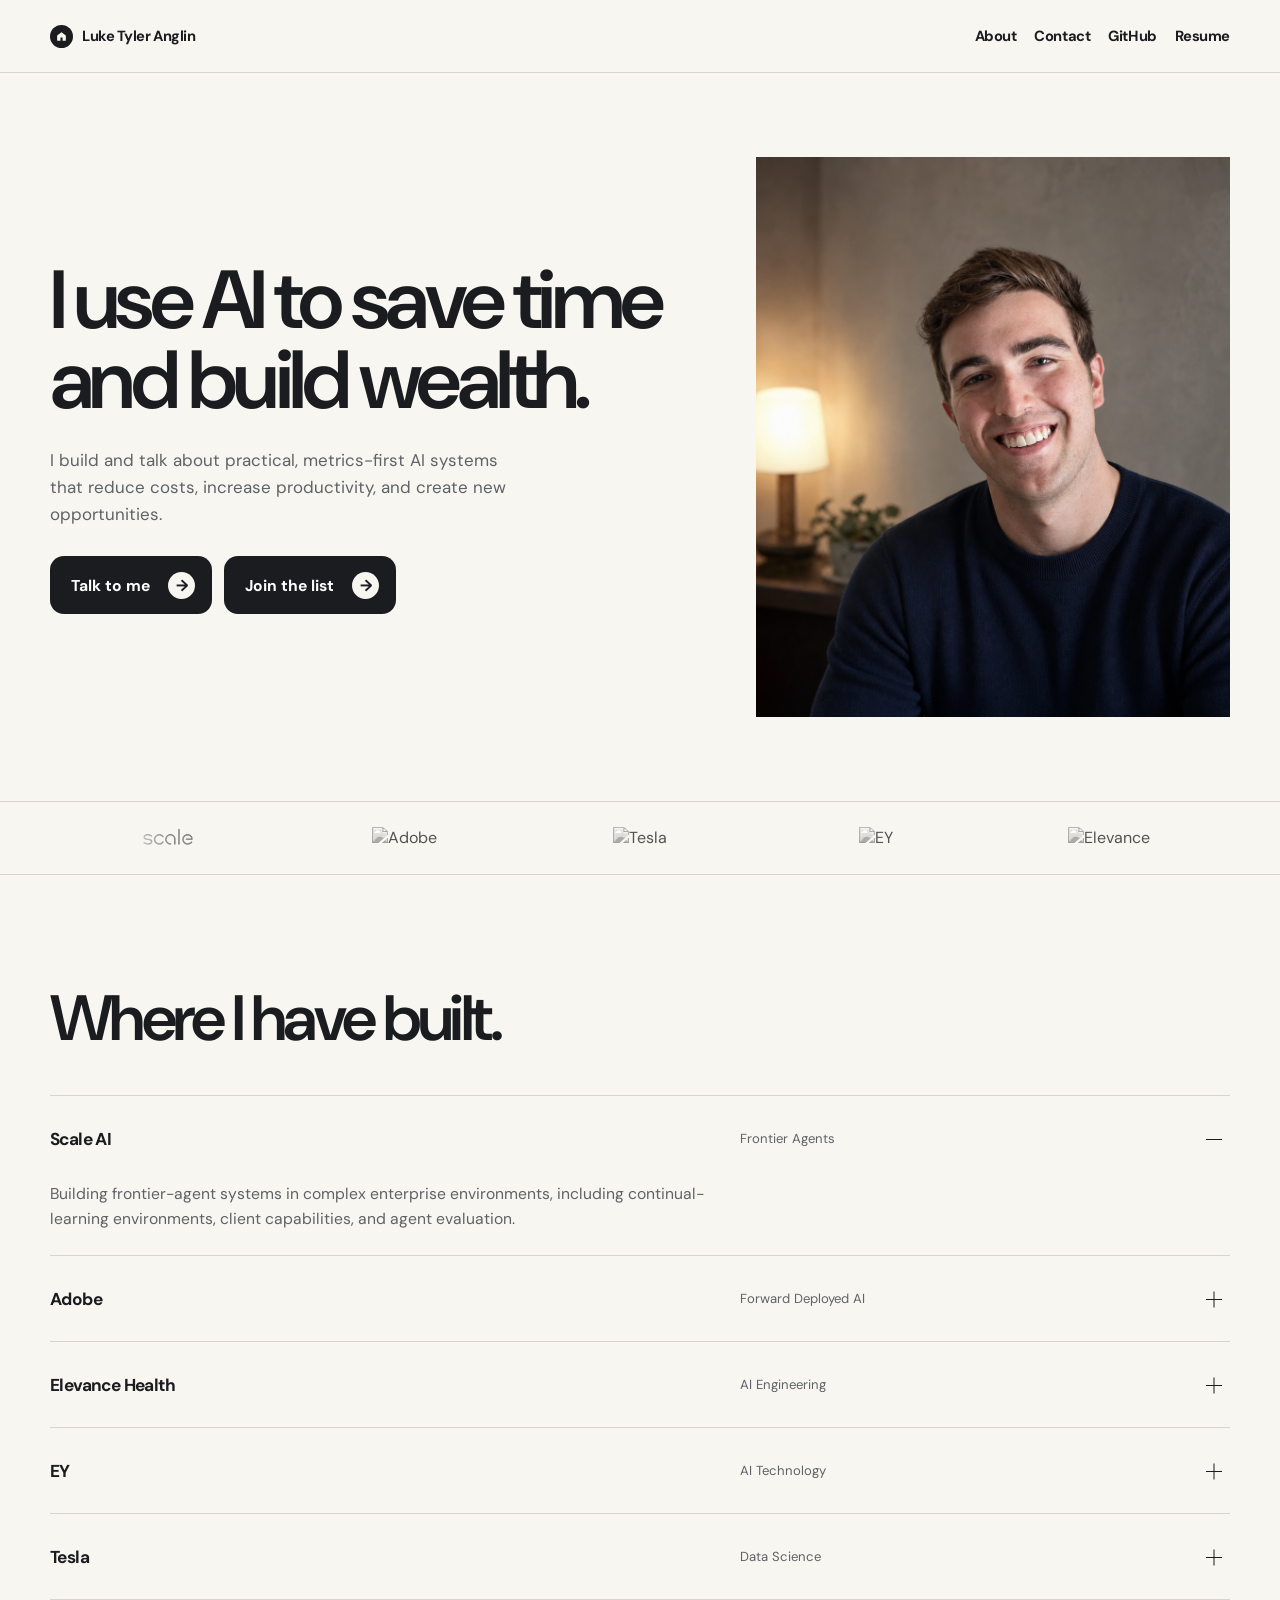
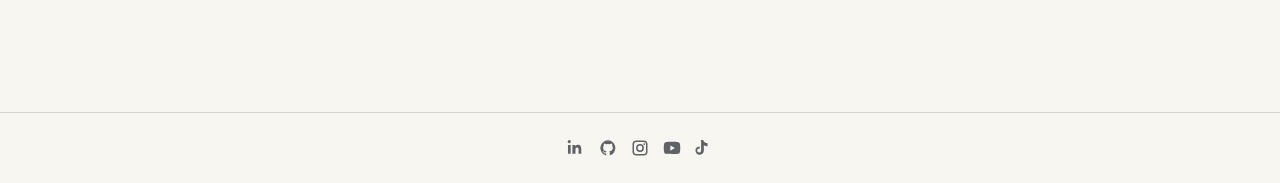
==== commit 8348f18b: "Polish site copy and forms" ====
--- a/index.html
+++ b/index.html
@@ -6,6 +6,7 @@
     <meta name="viewport" content="width=device-width, initial-scale=1.0">
     <title>Luke Tyler Anglin | AI Engineer</title>
     <meta name="description" content="Luke Tyler Anglin uses AI to save time and build wealth through practical, metrics-first systems.">
+    <link rel="icon" href="favicon.svg" type="image/svg+xml">
     <link rel="preconnect" href="https://fonts.googleapis.com">
     <link rel="preconnect" href="https://fonts.gstatic.com" crossorigin>
     <link href="https://fonts.googleapis.com/css2?family=DM+Mono:wght@400;500&family=DM+Sans:opsz,wght@9..40,400;9..40,500;9..40,600;9..40,700&family=Playfair+Display:ital,wght@0,500;0,600&display=swap" rel="stylesheet">
@@ -22,7 +23,8 @@
             <div class="header-links">
                 <a href="about.html">About</a>
                 <a href="contact.html">Contact</a>
-                <a href="https://drive.google.com/file/d/1jl4-QcdSq_O_RrT0fGCrfpogtQoKmc7f/view?usp=drive_link" target="_blank" rel="noreferrer">Resume</a>
+                <a href="https://github.com/LukeTylerAnglin" target="_blank" rel="noreferrer">GitHub</a>
+                <a href="https://drive.google.com/file/d/18MWk6rue3rH5zbpRPkLEcPBLwXOIvmw3/view" target="_blank" rel="noreferrer">Resume</a>
             </div>
         </div>
     </header>
@@ -111,19 +113,6 @@
             </div>
         </section>
 
-        <section class="research-preview wrap" id="research">
-            <div class="section-heading">
-                <h2>Testing the systems behind useful AI.</h2>
-                <p>I build small, reproducible studies around performance, evaluation, interpretability, and reproducibility.</p>
-            </div>
-            <div class="research-links">
-                <a href="https://github.com/LukeTylerAnglin/research-portfolio">
-                    <span>View the research portfolio</span>
-                    <span aria-hidden="true">↗</span>
-                </a>
-            </div>
-        </section>
-
     </main>
 
     <dialog class="newsletter-dialog" id="newsletter-dialog" aria-labelledby="newsletter-dialog-title">
@@ -131,14 +120,10 @@
             <button class="dialog-close" type="button" data-close-newsletter aria-label="Close newsletter signup">×</button>
             <h2 id="newsletter-dialog-title">Useful AI, occasionally.</h2>
             <p>Short notes on saving time, building wealth, and making AI useful in the real world.</p>
-            <form action="https://formspree.io/f/mojjjrwe" method="POST" class="newsletter-form">
+            <form action="https://app.kit.com/forms/9748890/subscriptions" method="POST" class="newsletter-form seva-form formkit-form" data-sv-form="9748890" data-uid="eea94679c6" data-format="inline" data-version="5" data-options='{"settings":{"after_subscribe":{"action":"message","success_message":"You’re in!","redirect_url":""}}}'>
                 <label class="sr-only" for="homepage-newsletter-email">Email address</label>
-                <input id="homepage-newsletter-email" type="email" name="email" autocomplete="email" placeholder="Email address" required>
-                <label class="consent"><input type="checkbox" name="marketing_consent" value="yes" required> Send me occasional practical AI notes.</label>
-                <input type="hidden" name="form_type" value="Newsletter signup">
-                <input type="hidden" name="subject" value="New newsletter signup from luketyleranglin.github.io">
-                <input class="honeypot" type="text" name="_gotcha" tabindex="-1" autocomplete="off" aria-hidden="true">
-                <button class="button button-primary" type="submit">Join the list <span aria-hidden="true">→</span></button>
+                <input id="homepage-newsletter-email" type="email" name="email_address" autocomplete="email" placeholder="Email address" required>
+                <button class="button button-primary formkit-submit" data-element="submit" type="submit">Join the list <span aria-hidden="true">→</span></button>
             </form>
         </div>
     </dialog>
@@ -167,6 +152,7 @@
         </div>
     </footer>
 
+    <script src="https://f.convertkit.com/ckjs/ck.5.js"></script>
     <script>
         const newsletterDialog = document.getElementById("newsletter-dialog");
         const openNewsletter = () => {
--- a/styles.css
+++ b/styles.css
@@ -190,21 +190,9 @@
 
 .company-detail p { color: var(--soft-ink); font-size: 0.98rem; line-height: 1.6; margin: 0; max-width: 660px; }
 
-.research-preview { border-top: 1px solid var(--line); padding-bottom: 78px; padding-top: 78px; }
-
-.research-preview .section-heading { margin-bottom: 28px; }
-
-.research-preview .section-heading > p:last-child { margin-bottom: 0; }
-
-.research-links { border-top: 1px solid var(--line); }
-
-.research-links a { align-items: center; border-bottom: 1px solid var(--line); display: flex; font-size: 1rem; font-weight: 700; justify-content: space-between; padding: 22px 0; text-decoration: none; }
-
-.research-links a:hover { color: var(--soft-ink); }
-
 .newsletter-form { display: grid; gap: 13px; max-width: 440px; }
 
-.newsletter-form > input[type="email"] { font-size: 1rem; }
+.newsletter-form input[type="email"] { font-size: 1rem; }
 
 .consent { align-items: flex-start; color: var(--soft-ink); display: flex; font-size: 0.78rem; gap: 9px; line-height: 1.35; }
 
@@ -398,6 +386,13 @@
 .article-signup { border-top: 1px solid var(--line); margin-top: 58px; padding-top: 30px; }
 
 .article-signup h2 { font-size: clamp(1.7rem, 5vw, 2.5rem); margin-bottom: 20px; }
+
+@media (max-width: 520px) {
+  .header-inner { height: 64px; }
+  .site-name > span:last-child { display: none; }
+  .header-links { gap: 12px; }
+  .site-name, .header-links a { font-size: 0.84rem; }
+}
 
 @media (max-width: 480px) {
   .button { width: 100%; }
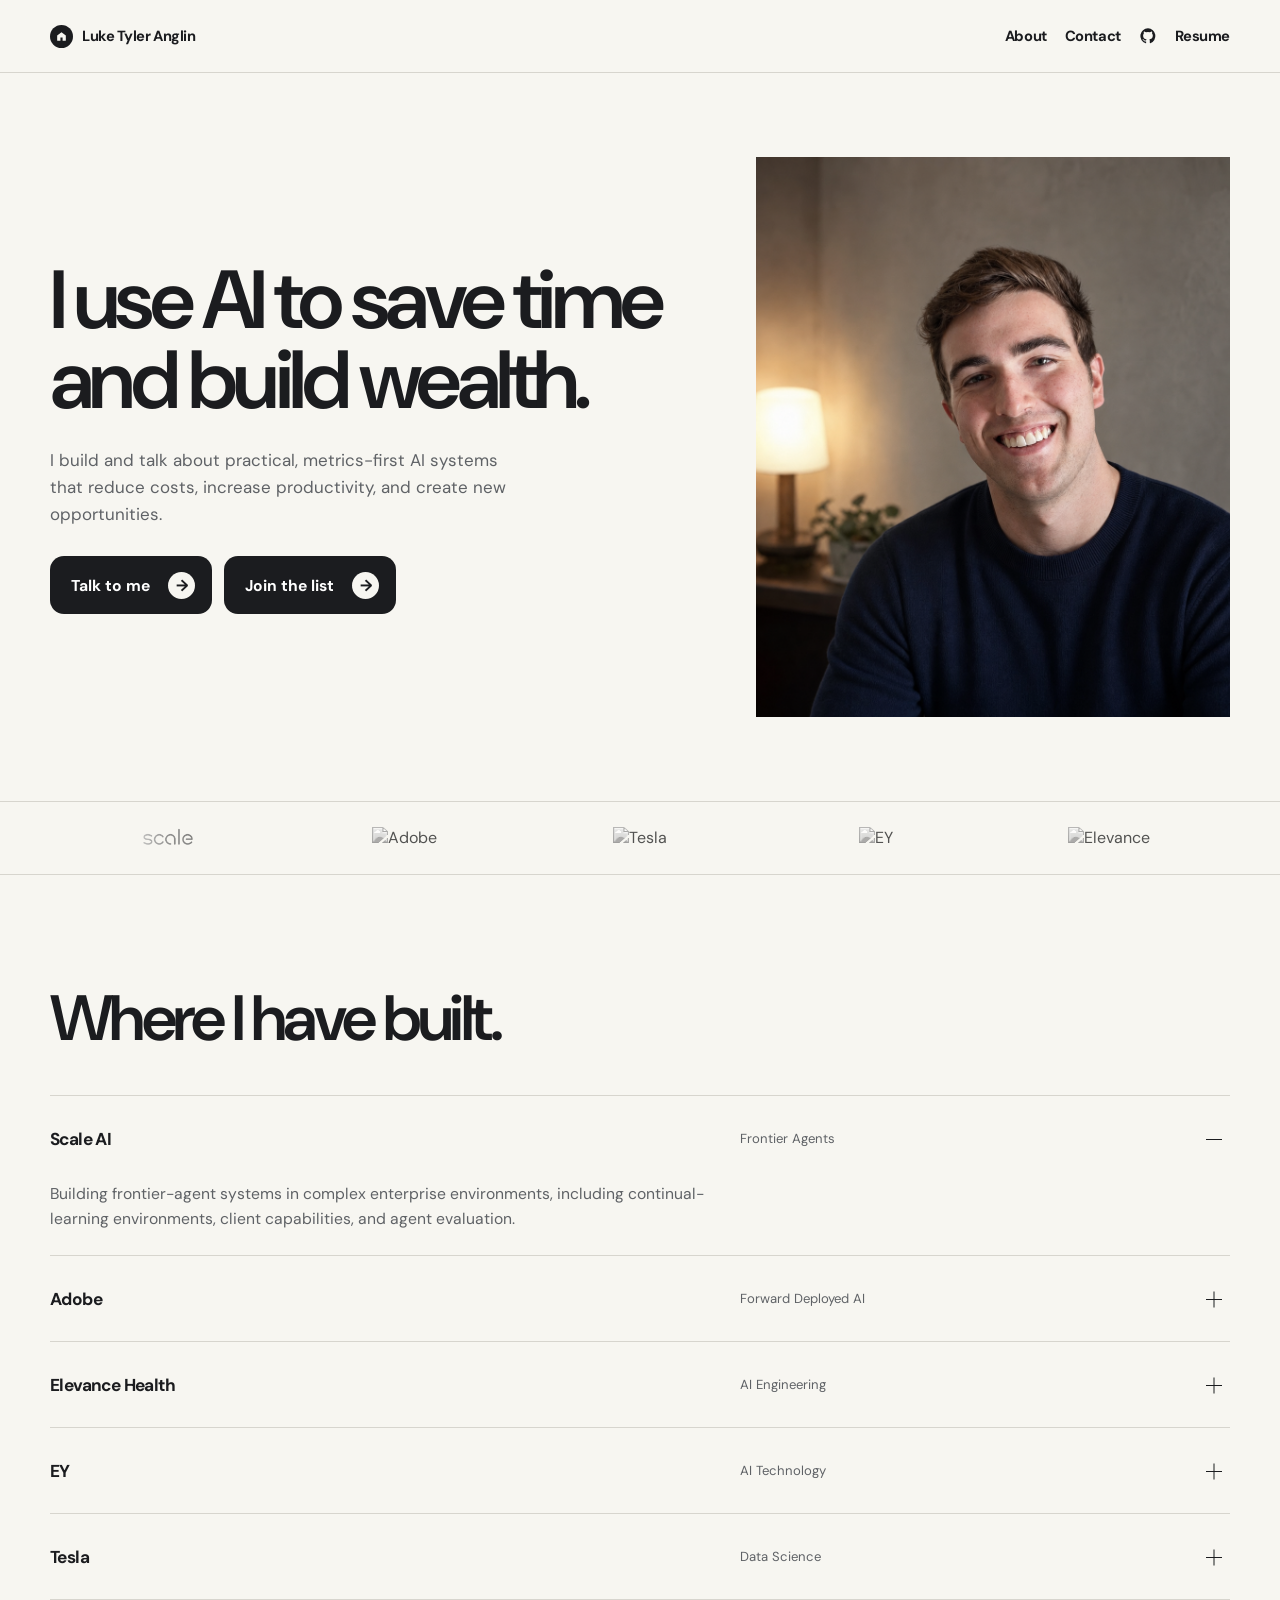
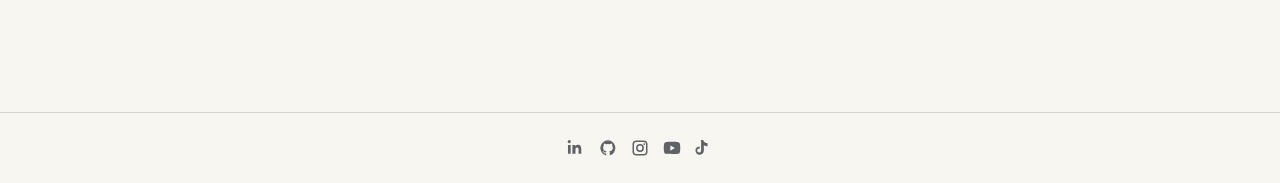
==== commit 5a7a5a8e: "Use GitHub icon in header" ====
--- a/index.html
+++ b/index.html
@@ -23,7 +23,7 @@
             <div class="header-links">
                 <a href="about.html">About</a>
                 <a href="contact.html">Contact</a>
-                <a href="https://github.com/LukeTylerAnglin" target="_blank" rel="noreferrer">GitHub</a>
+                <a class="header-github" href="https://github.com/LukeTylerAnglin" target="_blank" rel="noreferrer" aria-label="GitHub" title="GitHub"><svg viewBox="0 0 24 24" aria-hidden="true"><path d="M12 1.8A10.2 10.2 0 0 0 8.8 21.7c.5.1.7-.2.7-.5v-2c-2.8.6-3.4-1.2-3.4-1.2-.5-1.2-1.1-1.5-1.1-1.5-.9-.6.1-.6.1-.6 1 .1 1.5 1 1.5 1 .9 1.5 2.3 1.1 2.9.8.1-.6.4-1.1.7-1.3-2.3-.3-4.7-1.1-4.7-5a3.9 3.9 0 0 1 1-2.7c-.1-.3-.4-1.3.1-2.7 0 0 .8-.3 2.8 1.1a9.7 9.7 0 0 1 5.1 0c2-1.4 2.8-1.1 2.8-1.1.5 1.4.2 2.4.1 2.7a3.9 3.9 0 0 1 1 2.7c0 3.9-2.4 4.7-4.7 5 .4.3.7 1 .7 1.9v2.8c0 .3.2.6.7.5A10.2 10.2 0 0 0 12 1.8Z"/></svg></a>
                 <a href="https://drive.google.com/file/d/18MWk6rue3rH5zbpRPkLEcPBLwXOIvmw3/view" target="_blank" rel="noreferrer">Resume</a>
             </div>
         </div>
--- a/styles.css
+++ b/styles.css
@@ -64,6 +64,10 @@
 .header-links { align-items: center; display: flex; gap: 18px; }
 
 .header-links span { margin-left: 5px; }
+
+.header-github { align-items: center; display: inline-flex; }
+
+.header-github svg { fill: currentColor; height: 18px; width: 18px; }
 
 .hero { display: grid; gap: 42px; padding-bottom: 66px; padding-top: 54px; }
 
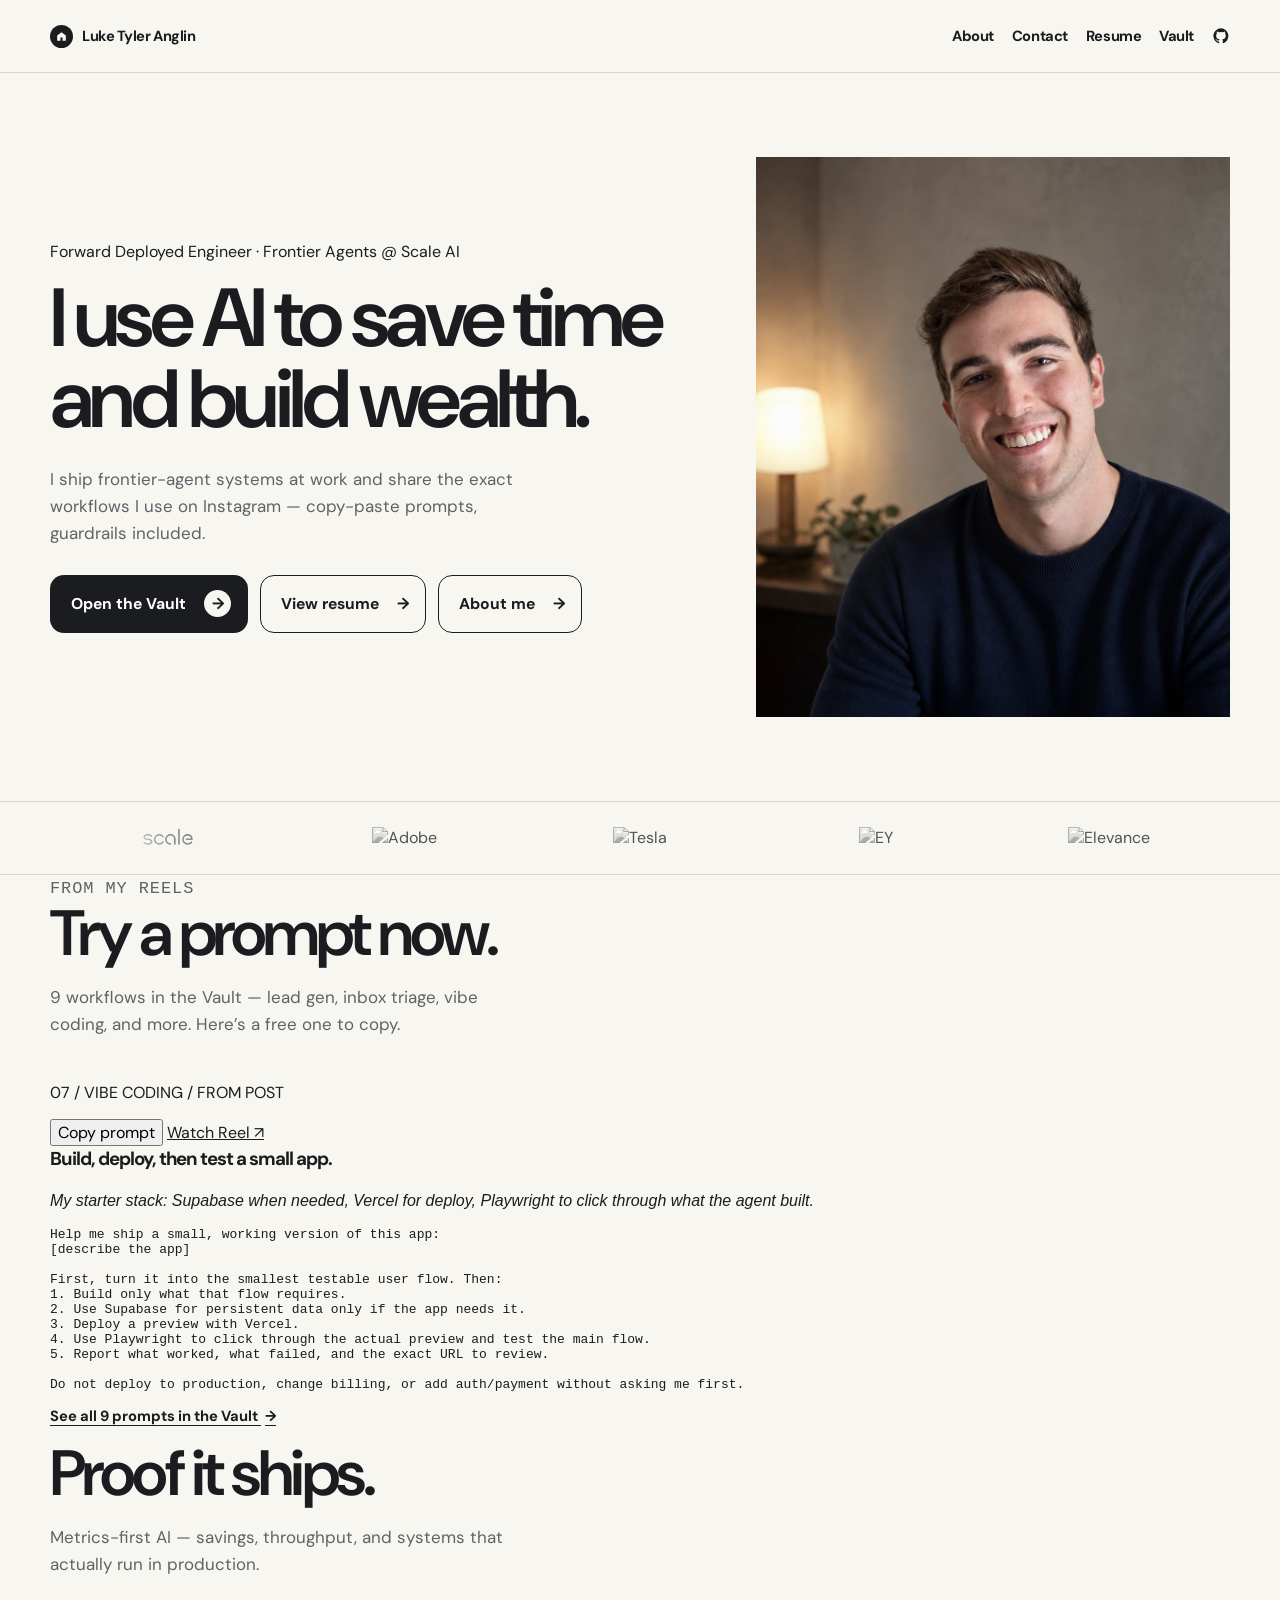
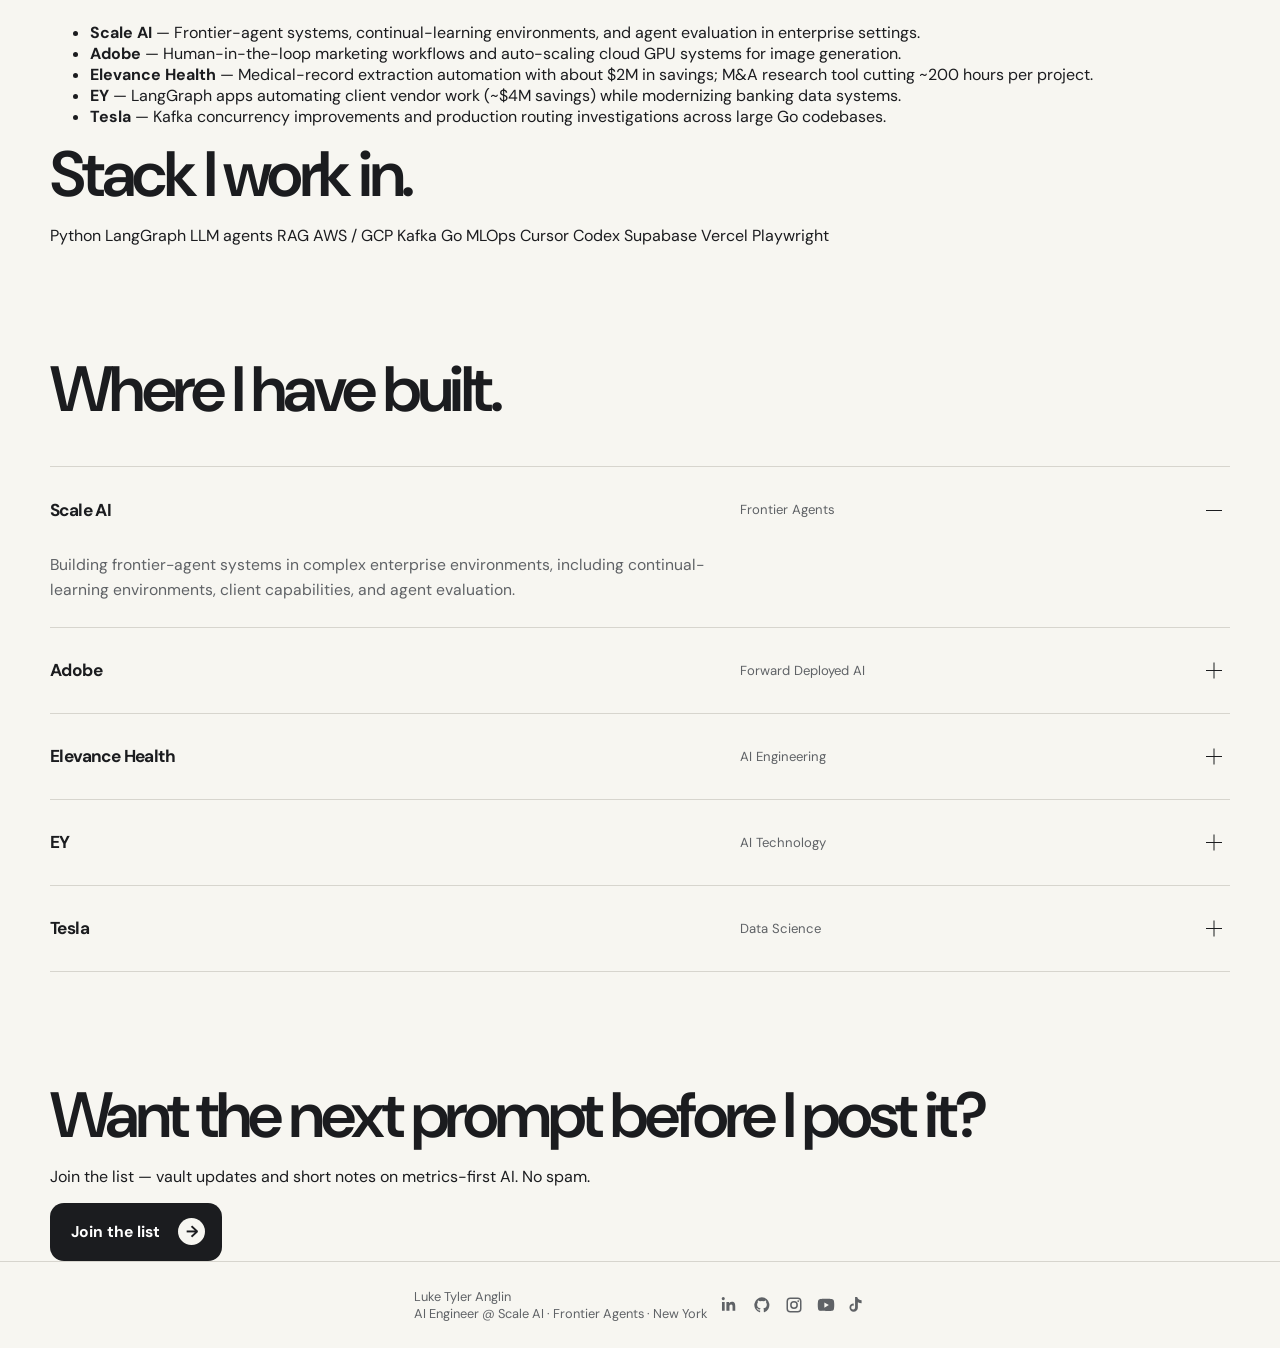
==== commit 02223517: "Point resume links at the synced AIEngineer.pdf Drive file. Co-authored-by: Cursor <cursoragent@curs" ====
--- a/index.html
+++ b/index.html
@@ -5,7 +5,7 @@
     <meta charset="UTF-8">
     <meta name="viewport" content="width=device-width, initial-scale=1.0">
     <title>Luke Tyler Anglin | AI Engineer</title>
-    <meta name="description" content="Luke Tyler Anglin uses AI to save time and build wealth through practical, metrics-first systems.">
+    <meta name="description" content="Forward Deployed Engineer at Scale AI. Exact AI workflow prompts from my Reels, plus notes on metrics-first systems that save time and create value.">
     <link rel="icon" href="favicon.svg" type="image/svg+xml">
     <link rel="preconnect" href="https://fonts.googleapis.com">
     <link rel="preconnect" href="https://fonts.gstatic.com" crossorigin>
@@ -20,23 +20,26 @@
                 <span class="home-link-icon" aria-hidden="true"><svg viewBox="0 0 24 24"><path d="m4 10 8-6 8 6v9a1 1 0 0 1-1 1h-5v-6h-4v6H5a1 1 0 0 1-1-1v-9Z"/></svg></span>
                 <span>Luke Tyler Anglin</span>
             </a>
-            <div class="header-links">
+            <nav class="header-links" aria-label="Primary">
                 <a href="about.html">About</a>
                 <a href="contact.html">Contact</a>
                 <a class="header-github" href="https://github.com/LukeTylerAnglin" target="_blank" rel="noreferrer" aria-label="GitHub" title="GitHub"><svg viewBox="0 0 24 24" aria-hidden="true"><path d="M12 1.8A10.2 10.2 0 0 0 8.8 21.7c.5.1.7-.2.7-.5v-2c-2.8.6-3.4-1.2-3.4-1.2-.5-1.2-1.1-1.5-1.1-1.5-.9-.6.1-.6.1-.6 1 .1 1.5 1 1.5 1 .9 1.5 2.3 1.1 2.9.8.1-.6.4-1.1.7-1.3-2.3-.3-4.7-1.1-4.7-5a3.9 3.9 0 0 1 1-2.7c-.1-.3-.4-1.3.1-2.7 0 0 .8-.3 2.8 1.1a9.7 9.7 0 0 1 5.1 0c2-1.4 2.8-1.1 2.8-1.1.5 1.4.2 2.4.1 2.7a3.9 3.9 0 0 1 1 2.7c0 3.9-2.4 4.7-4.7 5 .4.3.7 1 .7 1.9v2.8c0 .3.2.6.7.5A10.2 10.2 0 0 0 12 1.8Z"/></svg></a>
-                <a href="https://drive.google.com/file/d/18MWk6rue3rH5zbpRPkLEcPBLwXOIvmw3/view" target="_blank" rel="noreferrer">Resume</a>
-            </div>
+                <a href="https://drive.google.com/file/d/1MeeQ3Fhj17iWsuMzlNQXVvfDCQpfirg_/view" target="_blank" rel="noreferrer">Resume</a>
+                <a href="vault.html">Vault</a>
+            </nav>
         </div>
     </header>
 
     <main id="top">
         <section class="hero wrap">
             <div class="hero-copy">
+                <p class="hero-eyebrow">Forward Deployed Engineer · Frontier Agents @ Scale AI</p>
                 <h1>I use AI to save time and build wealth.</h1>
-                <p class="hero-intro">I build and talk about practical, metrics-first AI systems that reduce costs, increase productivity, and create new opportunities.</p>
+                <p class="hero-intro">I ship frontier-agent systems at work and share the exact workflows I use on Instagram — copy-paste prompts, guardrails included.</p>
                 <div class="hero-actions">
-                    <a class="button button-primary" href="contact.html">Talk to me <span aria-hidden="true">→</span></a>
-                    <a class="button button-primary" href="#newsletter-dialog" data-open-newsletter>Join the list <span aria-hidden="true">→</span></a>
+                    <a class="button button-primary" href="vault.html">Open the Vault <span aria-hidden="true">→</span></a>
+                    <a class="button button-secondary" href="https://drive.google.com/file/d/1MeeQ3Fhj17iWsuMzlNQXVvfDCQpfirg_/view" target="_blank" rel="noreferrer">View resume <span aria-hidden="true">→</span></a>
+                    <a class="button button-secondary" href="about.html">About me <span aria-hidden="true">→</span></a>
                 </div>
             </div>
             <figure class="hero-portrait">
@@ -54,6 +57,70 @@
             </div>
         </section>
 
+        <section class="vault-preview wrap" aria-labelledby="vault-preview-title">
+            <div class="section-heading">
+                <p class="eyebrow">From my Reels</p>
+                <h2 id="vault-preview-title">Try a prompt now.</h2>
+                <p>9 workflows in the Vault — lead gen, inbox triage, vibe coding, and more. Here’s a free one to copy.</p>
+            </div>
+            <article class="prompt-entry prompt-entry-preview" aria-labelledby="preview-build-title">
+                <div class="prompt-head">
+                    <p class="prompt-index">07 / VIBE CODING / FROM POST</p>
+                    <div class="prompt-actions">
+                        <button class="copy-btn" type="button" data-copy="preview-build">Copy prompt</button>
+                        <a href="https://www.instagram.com/luketyleranglin/reel/Db4C0r8gMLW/" target="_blank" rel="noreferrer" class="copy-btn secondary">Watch Reel ↗</a>
+                    </div>
+                </div>
+                <h3 id="preview-build-title">Build, deploy, then test a small app.</h3>
+                <p class="prompt-description"><em>My starter stack: Supabase when needed, Vercel for deploy, Playwright to click through what the agent built.</em></p>
+                <pre class="prompt-code" id="code-preview-build"><code>Help me ship a small, working version of this app:
+[describe the app]
+
+First, turn it into the smallest testable user flow. Then:
+1. Build only what that flow requires.
+2. Use Supabase for persistent data only if the app needs it.
+3. Deploy a preview with Vercel.
+4. Use Playwright to click through the actual preview and test the main flow.
+5. Report what worked, what failed, and the exact URL to review.
+
+Do not deploy to production, change billing, or add auth/payment without asking me first.</code></pre>
+            </article>
+            <p class="vault-preview-more"><a class="text-link" href="vault.html">See all 9 prompts in the Vault <span aria-hidden="true">→</span></a></p>
+        </section>
+
+        <section class="highlights wrap" aria-labelledby="highlights-title">
+            <div class="section-heading">
+                <h2 id="highlights-title">Proof it ships.</h2>
+                <p>Metrics-first AI — savings, throughput, and systems that actually run in production.</p>
+            </div>
+            <ul class="highlight-list">
+                <li><strong>Scale AI</strong> — Frontier-agent systems, continual-learning environments, and agent evaluation in enterprise settings.</li>
+                <li><strong>Adobe</strong> — Human-in-the-loop marketing workflows and auto-scaling cloud GPU systems for image generation.</li>
+                <li><strong>Elevance Health</strong> — Medical-record extraction automation with about $2M in savings; M&amp;A research tool cutting ~200 hours per project.</li>
+                <li><strong>EY</strong> — LangGraph apps automating client vendor work (~$4M savings) while modernizing banking data systems.</li>
+                <li><strong>Tesla</strong> — Kafka concurrency improvements and production routing investigations across large Go codebases.</li>
+            </ul>
+        </section>
+
+        <section class="skills wrap" aria-labelledby="skills-title">
+            <h2 id="skills-title" class="skills-heading">Stack I work in.</h2>
+            <div class="skill-tags" role="list">
+                <span class="skill-tag" role="listitem">Python</span>
+                <span class="skill-tag" role="listitem">LangGraph</span>
+                <span class="skill-tag" role="listitem">LLM agents</span>
+                <span class="skill-tag" role="listitem">RAG</span>
+                <span class="skill-tag" role="listitem">AWS / GCP</span>
+                <span class="skill-tag" role="listitem">Kafka</span>
+                <span class="skill-tag" role="listitem">Go</span>
+                <span class="skill-tag" role="listitem">MLOps</span>
+                <span class="skill-tag" role="listitem">Cursor</span>
+                <span class="skill-tag" role="listitem">Codex</span>
+                <span class="skill-tag" role="listitem">Supabase</span>
+                <span class="skill-tag" role="listitem">Vercel</span>
+                <span class="skill-tag" role="listitem">Playwright</span>
+            </div>
+        </section>
+
         <section class="work wrap" id="experience">
             <div class="section-heading">
                 <h2>Where I have built.</h2>
@@ -113,6 +180,11 @@
             </div>
         </section>
 
+        <section class="list-cta wrap" aria-labelledby="list-cta-title">
+            <h2 id="list-cta-title">Want the next prompt before I post it?</h2>
+            <p>Join the list — vault updates and short notes on metrics-first AI. No spam.</p>
+            <a class="button button-primary" href="#newsletter-dialog" data-open-newsletter>Join the list <span aria-hidden="true">→</span></a>
+        </section>
     </main>
 
     <dialog class="newsletter-dialog" id="newsletter-dialog" aria-labelledby="newsletter-dialog-title">
@@ -130,6 +202,10 @@
 
     <footer class="site-footer">
         <div class="wrap footer-inner">
+            <div class="footer-brand">
+                <div class="footer-name">Luke Tyler Anglin</div>
+                <div class="footer-tagline">AI Engineer @ Scale AI · Frontier Agents · New York</div>
+            </div>
             <div class="footer-links">
                 <div class="social-links" aria-label="Social links">
                     <a href="https://www.linkedin.com/in/luketyleranglin/" target="_blank" rel="noreferrer" aria-label="LinkedIn">
@@ -151,6 +227,8 @@
             </div>
         </div>
     </footer>
+
+    <div id="toast" class="toast" role="status" aria-live="polite"></div>
 
     <script src="https://f.convertkit.com/ckjs/ck.5.js"></script>
     <script>
@@ -172,6 +250,30 @@
         });
 
         if (window.location.hash === "#newsletter-dialog") openNewsletter();
+
+        const toast = document.getElementById("toast");
+        function showToast(msg) {
+            if (!toast) return;
+            toast.textContent = msg;
+            toast.classList.add("show");
+            setTimeout(() => toast.classList.remove("show"), 1800);
+        }
+
+        document.querySelectorAll(".copy-btn[data-copy]").forEach((btn) => {
+            btn.addEventListener("click", async () => {
+                const code = document.getElementById("code-" + btn.dataset.copy);
+                if (!code) return;
+                try {
+                    await navigator.clipboard.writeText(code.innerText);
+                    showToast("Copied ✓");
+                    const original = btn.textContent;
+                    btn.textContent = "Copied ✓";
+                    setTimeout(() => { btn.textContent = original; }, 1500);
+                } catch {
+                    showToast("Copy failed — select manually");
+                }
+            });
+        });
     </script>
 </body>
 
--- a/styles.css
+++ b/styles.css
@@ -65,7 +65,7 @@
 
 .header-links span { margin-left: 5px; }
 
-.header-github { align-items: center; display: inline-flex; }
+.header-github { align-items: center; display: inline-flex; order: 1; }
 
 .header-github svg { fill: currentColor; height: 18px; width: 18px; }
 
@@ -200,7 +200,36 @@
 
 .consent { align-items: flex-start; color: var(--soft-ink); display: flex; font-size: 0.78rem; gap: 9px; line-height: 1.35; }
 
-.consent input { appearance: auto; margin: 1px 0 0; padding: 0; }
+.consent input[type="checkbox"] {
+  appearance: none;
+  background: var(--paper);
+  border: 1.5px solid var(--ink);
+  border-radius: 4px;
+  cursor: pointer;
+  display: grid;
+  flex: 0 0 18px;
+  height: 18px;
+  margin: 0;
+  padding: 0;
+  place-content: center;
+  width: 18px;
+}
+
+.consent input[type="checkbox"]::before {
+  border-bottom: 2px solid white;
+  border-left: 2px solid white;
+  content: "";
+  height: 5px;
+  transform: rotate(-45deg) scale(0);
+  transition: transform 120ms ease;
+  width: 9px;
+}
+
+.consent input[type="checkbox"]:checked { background: var(--ink); }
+
+.consent input[type="checkbox"]:checked::before { transform: rotate(-45deg) scale(1); }
+
+.consent input[type="checkbox"]:focus-visible { outline: 3px solid rgba(28, 45, 35, 0.32); outline-offset: 3px; }
 
 .honeypot { display: none !important; }
 
@@ -227,7 +256,7 @@
 
 .newsletter-dialog-inner { padding: 36px; position: relative; }
 
-.newsletter-dialog h2 { font-size: clamp(2rem, 6vw, 3.2rem); margin-bottom: 14px; max-width: 400px; }
+.newsletter-dialog h2 { font-size: clamp(2rem, 6vw, 3.2rem); margin-bottom: 14px; max-width: min(400px, calc(100% - 52px)); }
 
 .newsletter-dialog p { color: var(--soft-ink); line-height: 1.55; margin-bottom: 0; max-width: 390px; }
 
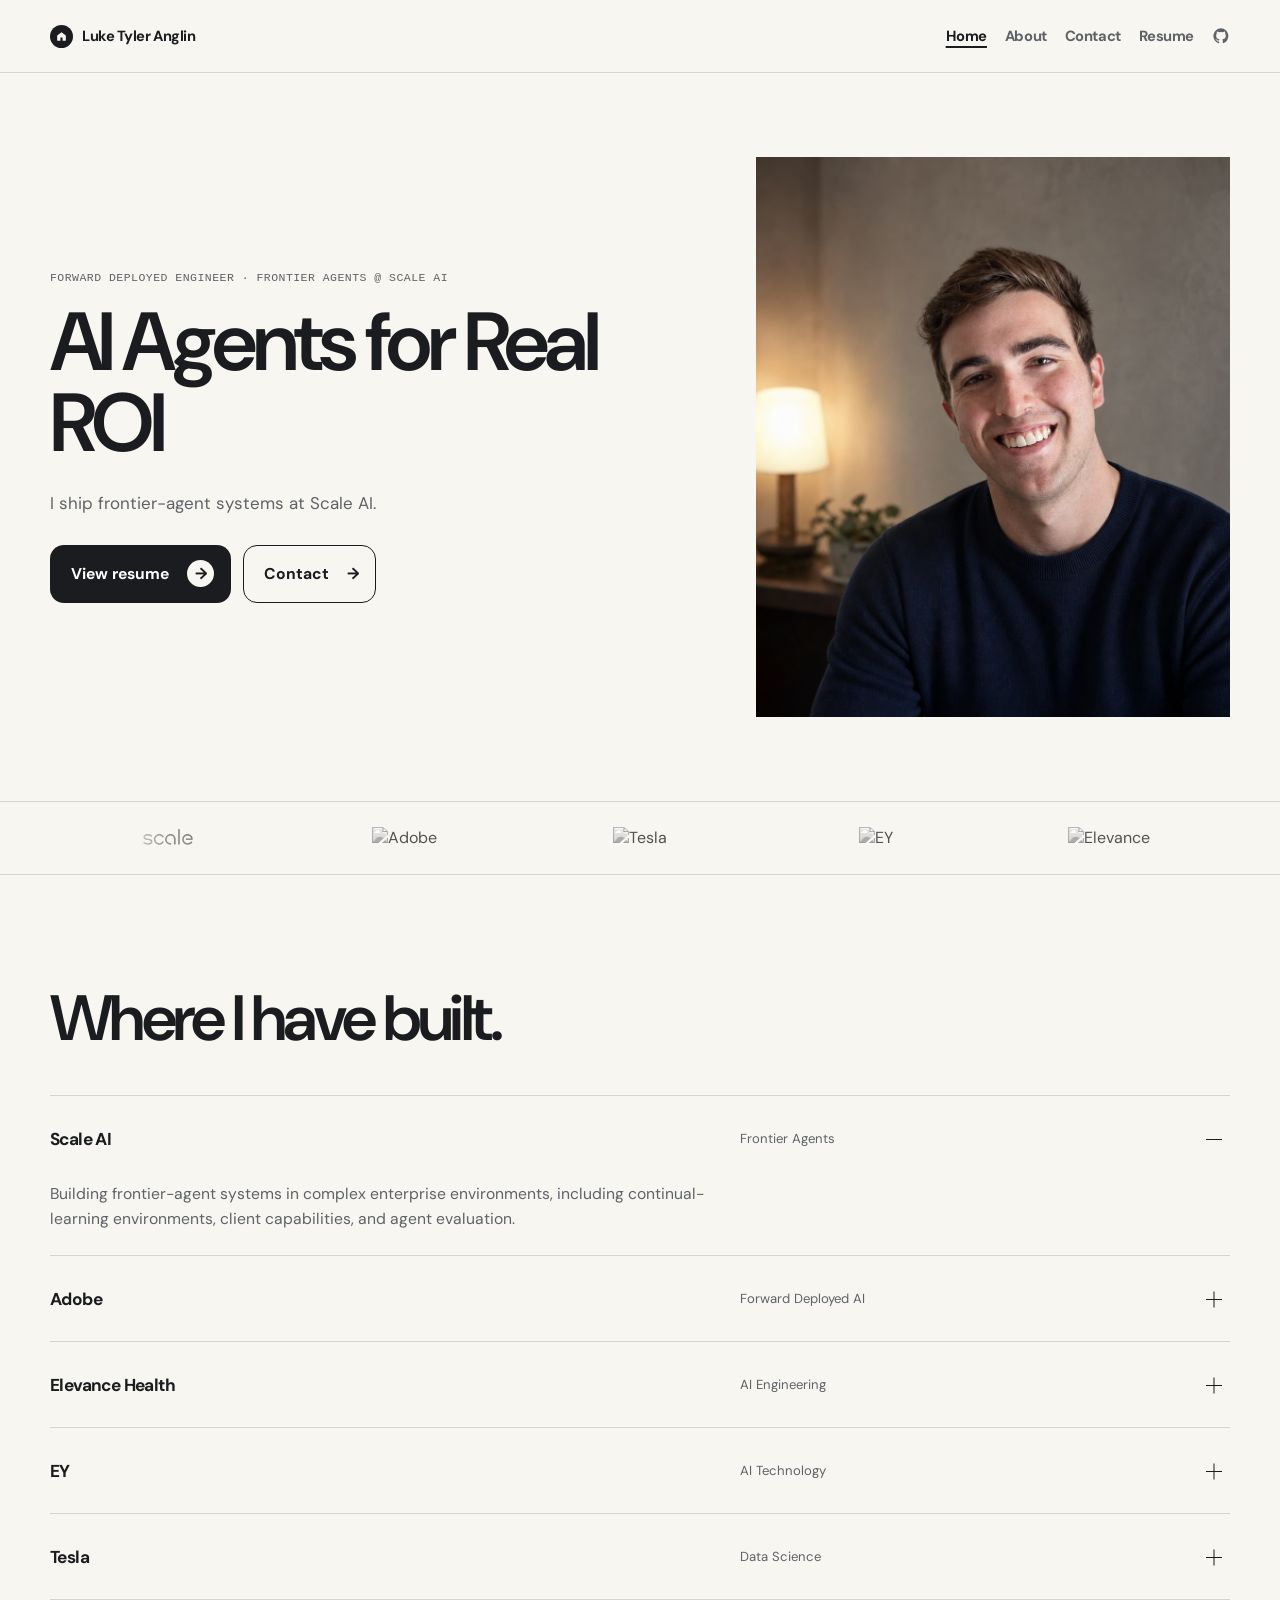
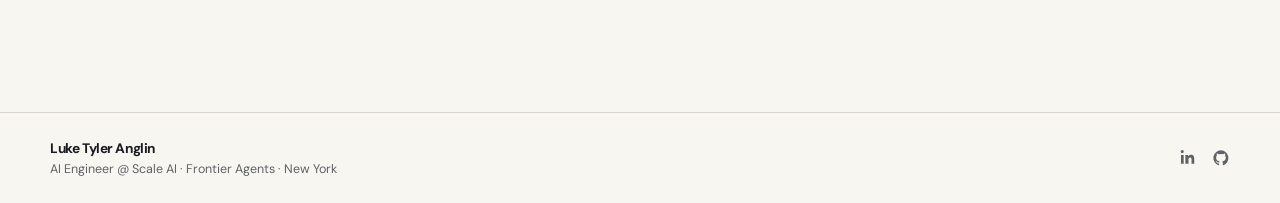
==== commit 19b0f018: "Turn the personal site into a resume homepage. Remove the vault, Reels, and notes so the site leads " ====
--- a/index.html
+++ b/index.html
@@ -4,12 +4,12 @@
 <head>
     <meta charset="UTF-8">
     <meta name="viewport" content="width=device-width, initial-scale=1.0">
-    <title>Luke Tyler Anglin | AI Engineer</title>
-    <meta name="description" content="Forward Deployed Engineer at Scale AI. Exact AI workflow prompts from my Reels, plus notes on metrics-first systems that save time and create value.">
+    <title>Luke Tyler Anglin | AI Agents for Real ROI</title>
+    <meta name="description" content="Forward Deployed Engineer on Frontier Agents at Scale AI. AI agents for real ROI — quants, HPC, and production systems.">
     <link rel="icon" href="favicon.svg" type="image/svg+xml">
     <link rel="preconnect" href="https://fonts.googleapis.com">
     <link rel="preconnect" href="https://fonts.gstatic.com" crossorigin>
-    <link href="https://fonts.googleapis.com/css2?family=DM+Mono:wght@400;500&family=DM+Sans:opsz,wght@9..40,400;9..40,500;9..40,600;9..40,700&family=Playfair+Display:ital,wght@0,500;0,600&display=swap" rel="stylesheet">
+    <link href="https://fonts.googleapis.com/css2?family=DM+Mono:wght@400;500&family=DM+Sans:opsz,wght@9..40,400;9..40,500;9..40,600;9..40,700&display=swap" rel="stylesheet">
     <link rel="stylesheet" href="styles.css">
 </head>
 
@@ -21,11 +21,11 @@
                 <span>Luke Tyler Anglin</span>
             </a>
             <nav class="header-links" aria-label="Primary">
+                <a href="index.html" aria-current="page">Home</a>
                 <a href="about.html">About</a>
                 <a href="contact.html">Contact</a>
                 <a class="header-github" href="https://github.com/LukeTylerAnglin" target="_blank" rel="noreferrer" aria-label="GitHub" title="GitHub"><svg viewBox="0 0 24 24" aria-hidden="true"><path d="M12 1.8A10.2 10.2 0 0 0 8.8 21.7c.5.1.7-.2.7-.5v-2c-2.8.6-3.4-1.2-3.4-1.2-.5-1.2-1.1-1.5-1.1-1.5-.9-.6.1-.6.1-.6 1 .1 1.5 1 1.5 1 .9 1.5 2.3 1.1 2.9.8.1-.6.4-1.1.7-1.3-2.3-.3-4.7-1.1-4.7-5a3.9 3.9 0 0 1 1-2.7c-.1-.3-.4-1.3.1-2.7 0 0 .8-.3 2.8 1.1a9.7 9.7 0 0 1 5.1 0c2-1.4 2.8-1.1 2.8-1.1.5 1.4.2 2.4.1 2.7a3.9 3.9 0 0 1 1 2.7c0 3.9-2.4 4.7-4.7 5 .4.3.7 1 .7 1.9v2.8c0 .3.2.6.7.5A10.2 10.2 0 0 0 12 1.8Z"/></svg></a>
                 <a href="https://drive.google.com/file/d/1MeeQ3Fhj17iWsuMzlNQXVvfDCQpfirg_/view" target="_blank" rel="noreferrer">Resume</a>
-                <a href="vault.html">Vault</a>
             </nav>
         </div>
     </header>
@@ -34,12 +34,11 @@
         <section class="hero wrap">
             <div class="hero-copy">
                 <p class="hero-eyebrow">Forward Deployed Engineer · Frontier Agents @ Scale AI</p>
-                <h1>I use AI to save time and build wealth.</h1>
-                <p class="hero-intro">I ship frontier-agent systems at work and share the exact workflows I use on Instagram — copy-paste prompts, guardrails included.</p>
+                <h1>AI Agents for Real ROI</h1>
+                <p class="hero-intro">I ship frontier-agent systems at Scale AI.</p>
                 <div class="hero-actions">
-                    <a class="button button-primary" href="vault.html">Open the Vault <span aria-hidden="true">→</span></a>
-                    <a class="button button-secondary" href="https://drive.google.com/file/d/1MeeQ3Fhj17iWsuMzlNQXVvfDCQpfirg_/view" target="_blank" rel="noreferrer">View resume <span aria-hidden="true">→</span></a>
-                    <a class="button button-secondary" href="about.html">About me <span aria-hidden="true">→</span></a>
+                    <a class="button button-primary" href="https://drive.google.com/file/d/1MeeQ3Fhj17iWsuMzlNQXVvfDCQpfirg_/view" target="_blank" rel="noreferrer">View resume <span aria-hidden="true">→</span></a>
+                    <a class="button button-secondary" href="contact.html">Contact <span aria-hidden="true">→</span></a>
                 </div>
             </div>
             <figure class="hero-portrait">
@@ -54,70 +53,6 @@
                 <img src="assets/company/tesla.svg" alt="Tesla">
                 <img src="assets/company/ey.svg" alt="EY">
                 <img src="assets/company/elevance.svg" alt="Elevance Health">
-            </div>
-        </section>
-
-        <section class="vault-preview wrap" aria-labelledby="vault-preview-title">
-            <div class="section-heading">
-                <p class="eyebrow">From my Reels</p>
-                <h2 id="vault-preview-title">Try a prompt now.</h2>
-                <p>9 workflows in the Vault — lead gen, inbox triage, vibe coding, and more. Here’s a free one to copy.</p>
-            </div>
-            <article class="prompt-entry prompt-entry-preview" aria-labelledby="preview-build-title">
-                <div class="prompt-head">
-                    <p class="prompt-index">07 / VIBE CODING / FROM POST</p>
-                    <div class="prompt-actions">
-                        <button class="copy-btn" type="button" data-copy="preview-build">Copy prompt</button>
-                        <a href="https://www.instagram.com/luketyleranglin/reel/Db4C0r8gMLW/" target="_blank" rel="noreferrer" class="copy-btn secondary">Watch Reel ↗</a>
-                    </div>
-                </div>
-                <h3 id="preview-build-title">Build, deploy, then test a small app.</h3>
-                <p class="prompt-description"><em>My starter stack: Supabase when needed, Vercel for deploy, Playwright to click through what the agent built.</em></p>
-                <pre class="prompt-code" id="code-preview-build"><code>Help me ship a small, working version of this app:
-[describe the app]
-
-First, turn it into the smallest testable user flow. Then:
-1. Build only what that flow requires.
-2. Use Supabase for persistent data only if the app needs it.
-3. Deploy a preview with Vercel.
-4. Use Playwright to click through the actual preview and test the main flow.
-5. Report what worked, what failed, and the exact URL to review.
-
-Do not deploy to production, change billing, or add auth/payment without asking me first.</code></pre>
-            </article>
-            <p class="vault-preview-more"><a class="text-link" href="vault.html">See all 9 prompts in the Vault <span aria-hidden="true">→</span></a></p>
-        </section>
-
-        <section class="highlights wrap" aria-labelledby="highlights-title">
-            <div class="section-heading">
-                <h2 id="highlights-title">Proof it ships.</h2>
-                <p>Metrics-first AI — savings, throughput, and systems that actually run in production.</p>
-            </div>
-            <ul class="highlight-list">
-                <li><strong>Scale AI</strong> — Frontier-agent systems, continual-learning environments, and agent evaluation in enterprise settings.</li>
-                <li><strong>Adobe</strong> — Human-in-the-loop marketing workflows and auto-scaling cloud GPU systems for image generation.</li>
-                <li><strong>Elevance Health</strong> — Medical-record extraction automation with about $2M in savings; M&amp;A research tool cutting ~200 hours per project.</li>
-                <li><strong>EY</strong> — LangGraph apps automating client vendor work (~$4M savings) while modernizing banking data systems.</li>
-                <li><strong>Tesla</strong> — Kafka concurrency improvements and production routing investigations across large Go codebases.</li>
-            </ul>
-        </section>
-
-        <section class="skills wrap" aria-labelledby="skills-title">
-            <h2 id="skills-title" class="skills-heading">Stack I work in.</h2>
-            <div class="skill-tags" role="list">
-                <span class="skill-tag" role="listitem">Python</span>
-                <span class="skill-tag" role="listitem">LangGraph</span>
-                <span class="skill-tag" role="listitem">LLM agents</span>
-                <span class="skill-tag" role="listitem">RAG</span>
-                <span class="skill-tag" role="listitem">AWS / GCP</span>
-                <span class="skill-tag" role="listitem">Kafka</span>
-                <span class="skill-tag" role="listitem">Go</span>
-                <span class="skill-tag" role="listitem">MLOps</span>
-                <span class="skill-tag" role="listitem">Cursor</span>
-                <span class="skill-tag" role="listitem">Codex</span>
-                <span class="skill-tag" role="listitem">Supabase</span>
-                <span class="skill-tag" role="listitem">Vercel</span>
-                <span class="skill-tag" role="listitem">Playwright</span>
             </div>
         </section>
 
@@ -179,26 +114,7 @@
                 </details>
             </div>
         </section>
-
-        <section class="list-cta wrap" aria-labelledby="list-cta-title">
-            <h2 id="list-cta-title">Want the next prompt before I post it?</h2>
-            <p>Join the list — vault updates and short notes on metrics-first AI. No spam.</p>
-            <a class="button button-primary" href="#newsletter-dialog" data-open-newsletter>Join the list <span aria-hidden="true">→</span></a>
-        </section>
     </main>
-
-    <dialog class="newsletter-dialog" id="newsletter-dialog" aria-labelledby="newsletter-dialog-title">
-        <div class="newsletter-dialog-inner">
-            <button class="dialog-close" type="button" data-close-newsletter aria-label="Close newsletter signup">×</button>
-            <h2 id="newsletter-dialog-title">Useful AI, occasionally.</h2>
-            <p>Short notes on saving time, building wealth, and making AI useful in the real world.</p>
-            <form action="https://app.kit.com/forms/9748890/subscriptions" method="POST" class="newsletter-form seva-form formkit-form" data-sv-form="9748890" data-uid="eea94679c6" data-format="inline" data-version="5" data-options='{"settings":{"after_subscribe":{"action":"message","success_message":"You’re in!","redirect_url":""}}}'>
-                <label class="sr-only" for="homepage-newsletter-email">Email address</label>
-                <input id="homepage-newsletter-email" type="email" name="email_address" autocomplete="email" placeholder="Email address" required>
-                <button class="button button-primary formkit-submit" data-element="submit" type="submit">Join the list <span aria-hidden="true">→</span></button>
-            </form>
-        </div>
-    </dialog>
 
     <footer class="site-footer">
         <div class="wrap footer-inner">
@@ -214,67 +130,10 @@
                     <a href="https://github.com/LukeTylerAnglin" target="_blank" rel="noreferrer" aria-label="GitHub">
                         <svg viewBox="0 0 24 24" aria-hidden="true"><path d="M12 1.8A10.2 10.2 0 0 0 8.8 21.7c.5.1.7-.2.7-.5v-2c-2.8.6-3.4-1.2-3.4-1.2-.5-1.2-1.1-1.5-1.1-1.5-.9-.6.1-.6.1-.6 1 .1 1.5 1 1.5 1 .9 1.5 2.3 1.1 2.9.8.1-.6.4-1.1.7-1.3-2.3-.3-4.7-1.1-4.7-5a3.9 3.9 0 0 1 1-2.7c-.1-.3-.4-1.3.1-2.7 0 0 .8-.3 2.8 1.1a9.7 9.7 0 0 1 5.1 0c2-1.4 2.8-1.1 2.8-1.1.5 1.4.2 2.4.1 2.7a3.9 3.9 0 0 1 1 2.7c0 3.9-2.4 4.7-4.7 5 .4.3.7 1 .7 1.9v2.8c0 .3.2.6.7.5A10.2 10.2 0 0 0 12 1.8Z"/></svg>
                     </a>
-                    <a href="https://www.instagram.com/luketyleranglin" target="_blank" rel="noreferrer" aria-label="Instagram">
-                        <svg viewBox="0 0 24 24" aria-hidden="true"><path d="M7.1 2h9.8A5.1 5.1 0 0 1 22 7.1v9.8a5.1 5.1 0 0 1-5.1 5.1H7.1A5.1 5.1 0 0 1 2 16.9V7.1A5.1 5.1 0 0 1 7.1 2Zm-.2 2A2.9 2.9 0 0 0 4 6.9v10.2A2.9 2.9 0 0 0 6.9 20h10.2a2.9 2.9 0 0 0 2.9-2.9V6.9A2.9 2.9 0 0 0 17.1 4H6.9Zm10.7 1.5a1.2 1.2 0 1 1 0 2.4 1.2 1.2 0 0 1 0-2.4ZM12 6.8a5.2 5.2 0 1 1 0 10.4 5.2 5.2 0 0 1 0-10.4Zm0 2A3.2 3.2 0 1 0 12 15.2 3.2 3.2 0 0 0 12 8.8Z"/></svg>
-                    </a>
-                    <a href="https://www.youtube.com/@luketyleranglin" target="_blank" rel="noreferrer" aria-label="YouTube">
-                        <svg viewBox="0 0 24 24" aria-hidden="true"><path d="M22.5 6.2a2.9 2.9 0 0 0-2-2C18.7 3.7 12 3.7 12 3.7s-6.7 0-8.5.5a2.9 2.9 0 0 0-2 2A30.1 30.1 0 0 0 1 12a30.1 30.1 0 0 0 .5 5.8 2.9 2.9 0 0 0 2 2c1.8.5 8.5.5 8.5.5s6.7 0 8.5-.5a2.9 2.9 0 0 0 2-2A30.1 30.1 0 0 0 23 12a30.1 30.1 0 0 0-.5-5.8ZM9.8 15.5v-7l6 3.5-6 3.5Z"/></svg>
-                    </a>
-                    <a href="https://www.tiktok.com/@luketyleranglin" target="_blank" rel="noreferrer" aria-label="TikTok">
-                        <svg viewBox="0 0 24 24" aria-hidden="true"><path d="M16.8 5.8a6.5 6.5 0 0 1-4-1.4 6.5 6.5 0 0 1-1.9-3.2H8.1v14.2a2.6 2.6 0 1 1-1.8-2.5v-3a5.6 5.6 0 1 0 5.5 5.6V8.3a9.3 9.3 0 0 0 5 1.5V6.9a6.8 6.8 0 0 1 0-1.1Z"/></svg>
-                    </a>
                 </div>
             </div>
         </div>
     </footer>
-
-    <div id="toast" class="toast" role="status" aria-live="polite"></div>
-
-    <script src="https://f.convertkit.com/ckjs/ck.5.js"></script>
-    <script>
-        const newsletterDialog = document.getElementById("newsletter-dialog");
-        const openNewsletter = () => {
-            if (newsletterDialog && !newsletterDialog.open) newsletterDialog.showModal();
-        };
-
-        document.querySelectorAll("[data-open-newsletter]").forEach((link) => {
-            link.addEventListener("click", (event) => {
-                event.preventDefault();
-                openNewsletter();
-            });
-        });
-
-        document.querySelector("[data-close-newsletter]")?.addEventListener("click", () => newsletterDialog.close());
-        newsletterDialog?.addEventListener("click", (event) => {
-            if (event.target === newsletterDialog) newsletterDialog.close();
-        });
-
-        if (window.location.hash === "#newsletter-dialog") openNewsletter();
-
-        const toast = document.getElementById("toast");
-        function showToast(msg) {
-            if (!toast) return;
-            toast.textContent = msg;
-            toast.classList.add("show");
-            setTimeout(() => toast.classList.remove("show"), 1800);
-        }
-
-        document.querySelectorAll(".copy-btn[data-copy]").forEach((btn) => {
-            btn.addEventListener("click", async () => {
-                const code = document.getElementById("code-" + btn.dataset.copy);
-                if (!code) return;
-                try {
-                    await navigator.clipboard.writeText(code.innerText);
-                    showToast("Copied ✓");
-                    const original = btn.textContent;
-                    btn.textContent = "Copied ✓";
-                    setTimeout(() => { btn.textContent = original; }, 1500);
-                } catch {
-                    showToast("Copy failed — select manually");
-                }
-            });
-        });
-    </script>
 </body>
 
 </html>
--- a/styles.css
+++ b/styles.css
@@ -63,7 +63,14 @@
 
 .header-links { align-items: center; display: flex; gap: 18px; }
 
-.header-links span { margin-left: 5px; }
+.header-links a { color: var(--soft-ink); }
+
+.header-links a[aria-current="page"] {
+  color: var(--ink);
+  text-decoration: underline;
+  text-decoration-thickness: 2px;
+  text-underline-offset: 5px;
+}
 
 .header-github { align-items: center; display: inline-flex; order: 1; }
 
@@ -73,12 +80,12 @@
 
 .hero-copy { align-self: center; }
 
-.eyebrow {
+.hero-eyebrow {
   color: var(--soft-ink);
   font-family: var(--mono);
-  font-size: 0.68rem;
-  letter-spacing: 0.055em;
-  margin: 0 0 16px;
+  font-size: 0.72rem;
+  letter-spacing: 0.04em;
+  margin: 0 0 18px;
   text-transform: uppercase;
 }
 
@@ -96,7 +103,7 @@
 
 h2 { font-size: clamp(2.1rem, 6.5vw, 4rem); font-weight: 600; line-height: 1; margin-bottom: 18px; }
 
-.hero-intro, .section-heading > p, .request-note, .book p:not(.eyebrow) {
+.hero-intro, .section-heading > p, .book p:not(.eyebrow) {
   color: var(--soft-ink);
   font-size: 1.06rem;
   line-height: 1.6;
@@ -194,99 +201,8 @@
 
 .company-detail p { color: var(--soft-ink); font-size: 0.98rem; line-height: 1.6; margin: 0; max-width: 660px; }
 
-.newsletter-form { display: grid; gap: 13px; max-width: 440px; }
-
-.newsletter-form input[type="email"] { font-size: 1rem; }
-
-.consent { align-items: flex-start; color: var(--soft-ink); display: flex; font-size: 0.78rem; gap: 9px; line-height: 1.35; }
-
-.consent input[type="checkbox"] {
-  appearance: none;
-  background: var(--paper);
-  border: 1.5px solid var(--ink);
-  border-radius: 4px;
-  cursor: pointer;
-  display: grid;
-  flex: 0 0 18px;
-  height: 18px;
-  margin: 0;
-  padding: 0;
-  place-content: center;
-  width: 18px;
-}
-
-.consent input[type="checkbox"]::before {
-  border-bottom: 2px solid white;
-  border-left: 2px solid white;
-  content: "";
-  height: 5px;
-  transform: rotate(-45deg) scale(0);
-  transition: transform 120ms ease;
-  width: 9px;
-}
-
-.consent input[type="checkbox"]:checked { background: var(--ink); }
-
-.consent input[type="checkbox"]:checked::before { transform: rotate(-45deg) scale(1); }
-
-.consent input[type="checkbox"]:focus-visible { outline: 3px solid rgba(28, 45, 35, 0.32); outline-offset: 3px; }
-
 .honeypot { display: none !important; }
 
-.newsletter-form .button { justify-self: start; margin-top: 5px; }
-
-.newsletter-form-row { align-items: center; display: flex; gap: 16px; }
-
-.newsletter-form-row input[type="email"] { flex: 1; min-width: 0; }
-
-.newsletter-form-row .button { flex: 0 0 auto; }
-
-.newsletter-dialog {
-  background: var(--paper);
-  border: 1px solid var(--line);
-  border-radius: 22px;
-  color: var(--ink);
-  margin: auto;
-  max-width: 520px;
-  padding: 0;
-  width: calc(100% - 32px);
-}
-
-.newsletter-dialog::backdrop { background: rgba(27, 28, 31, 0.38); backdrop-filter: blur(5px); }
-
-.newsletter-dialog-inner { padding: 36px; position: relative; }
-
-.newsletter-dialog h2 { font-size: clamp(2rem, 6vw, 3.2rem); margin-bottom: 14px; max-width: min(400px, calc(100% - 52px)); }
-
-.newsletter-dialog p { color: var(--soft-ink); line-height: 1.55; margin-bottom: 0; max-width: 390px; }
-
-.newsletter-dialog .newsletter-form { margin-top: 28px; max-width: none; }
-
-.newsletter-dialog .newsletter-form-row { align-items: stretch; flex-direction: column; }
-
-.newsletter-dialog .newsletter-form .button { justify-self: stretch; width: 100%; }
-
-.dialog-close {
-  align-items: center;
-  background: transparent;
-  border: 1px solid var(--line);
-  border-radius: 50%;
-  color: var(--ink);
-  cursor: pointer;
-  display: inline-flex;
-  font-size: 1.35rem;
-  height: 36px;
-  justify-content: center;
-  line-height: 1;
-  padding: 0 0 3px;
-  position: absolute;
-  right: 20px;
-  top: 20px;
-  width: 36px;
-}
-
-.dialog-close:hover { background: var(--quiet); }
-
 .contact-page { display: grid; gap: 64px; padding-bottom: 100px; padding-top: 96px; }
 
 .contact-page-copy h1 { max-width: 600px; }
@@ -294,10 +210,6 @@
 .contact-page-copy > p { color: var(--soft-ink); font-size: 1.1rem; line-height: 1.6; margin-bottom: 0; max-width: 520px; }
 
 .contact-page-form { max-width: 640px; }
-
-.request-form .consent { align-items: flex-start; display: flex; font-size: 0.78rem; font-weight: 400; gap: 9px; line-height: 1.35; }
-
-.sr-only { height: 1px; margin: -1px; overflow: hidden; padding: 0; position: absolute; width: 1px; clip: rect(0, 0, 0, 0); white-space: nowrap; }
 
 .book {
   align-items: center;
@@ -318,8 +230,6 @@
 .text-link { font-size: 0.92rem; font-weight: 700; text-decoration-thickness: 1px; text-underline-offset: 4px; }
 
 .text-link span { margin-left: 4px; }
-
-.request-note { margin-bottom: 0; }
 
 .request-form { display: grid; gap: 22px; max-width: 510px; }
 
@@ -346,6 +256,12 @@
 
 .footer-inner { align-items: center; display: flex; flex-direction: column; gap: 14px; justify-content: center; }
 
+.footer-brand { text-align: center; }
+
+.footer-name { color: var(--ink); font-size: 0.86rem; font-weight: 700; letter-spacing: -0.03em; }
+
+.footer-tagline { font-size: 0.78rem; margin-top: 4px; }
+
 .footer-links { align-items: center; display: flex; flex-wrap: wrap; gap: 18px; }
 
 .social-links { align-items: center; display: flex; gap: 14px; }
@@ -354,8 +270,6 @@
 
 .social-links svg { fill: currentColor; height: 18px; width: 18px; }
 
-.resume-link { color: var(--soft-ink); text-decoration: none; }
-
 .footer-inner a { text-decoration: none; }
 
 .footer-inner a:hover { color: var(--ink); text-decoration: underline; text-underline-offset: 3px; }
@@ -368,7 +282,13 @@
 
 .about-copy h1 { max-width: 760px; }
 
-.about-copy > p:last-child { color: var(--soft-ink); font-size: 1.1rem; line-height: 1.65; margin-bottom: 0; max-width: 600px; }
+.about-lede {
+  color: var(--soft-ink);
+  font-size: 1.1rem;
+  line-height: 1.65;
+  margin-bottom: 0;
+  max-width: 600px;
+}
 
 .about-photo { margin: 42px 0 0; max-width: 420px; }
 
@@ -378,47 +298,78 @@
 
 .about-book { border-bottom: 1px solid var(--line); }
 
-.notes-hero { max-width: 850px; padding-bottom: 64px; padding-top: 96px; }
-
-.notes-hero h1 { max-width: 760px; }
-
-.notes-hero > p:last-child { color: var(--soft-ink); font-size: 1.1rem; line-height: 1.65; margin-bottom: 0; max-width: 600px; }
-
-.notes-list { padding-bottom: 74px; }
-
-.note-card { align-items: start; border-bottom: 1px solid var(--line); display: grid; gap: 22px; grid-template-columns: 1fr; padding: 30px 0 36px; text-decoration: none; transition: background 150ms ease; }
-
-.note-card-meta { color: var(--soft-ink); display: flex; font-family: var(--mono); font-size: 0.68rem; justify-content: space-between; letter-spacing: 0.055em; text-transform: uppercase; }
-
-.note-card-copy .eyebrow { margin-bottom: 12px; }
-
-.note-card h2 { font-size: clamp(1.7rem, 5vw, 2.7rem); margin-bottom: 13px; max-width: 640px; }
-
-.note-card-copy > p:last-child { color: var(--soft-ink); line-height: 1.6; margin-bottom: 0; max-width: 590px; }
-
-.note-card-link { font-size: 0.9rem; font-weight: 700; }
-
-.note-card b { margin-left: 5px; }
-
-.note-card:hover { background: rgba(27, 28, 31, 0.025); }
-
-.article { max-width: 790px; padding-bottom: 90px; padding-top: 82px; }
-
-.back-link { display: inline-block; font-size: 0.87rem; font-weight: 700; margin-bottom: 70px; text-decoration: none; }
-
-.article > h1 { max-width: 720px; }
-
-.article-lede { color: var(--soft-ink); font-size: clamp(1.2rem, 3vw, 1.55rem); letter-spacing: -0.025em; line-height: 1.45; max-width: 680px; }
-
-.article-body { font-size: 1.08rem; line-height: 1.72; margin-top: 48px; max-width: 650px; }
-
-.article-body h2 { font-size: clamp(1.55rem, 4vw, 2.15rem); margin: 46px 0 14px; }
-
-.article-body p { margin-bottom: 24px; }
-
-.article-signup { border-top: 1px solid var(--line); margin-top: 58px; padding-top: 30px; }
-
-.article-signup h2 { font-size: clamp(1.7rem, 5vw, 2.5rem); margin-bottom: 20px; }
+.journey { border-top: 1px solid var(--line); padding-bottom: 64px; padding-top: 64px; }
+
+.journey h2 { font-size: clamp(1.8rem, 5vw, 2.8rem); margin-bottom: 36px; }
+
+.journey-path {
+  display: flex;
+  list-style: none;
+  margin: 0;
+  padding: 0;
+  width: 100%;
+}
+
+.journey-path li {
+  align-items: center;
+  display: flex;
+  flex: 1 1 0;
+  flex-direction: column;
+  gap: 10px;
+  min-width: 0;
+  position: relative;
+  text-align: center;
+}
+
+.journey-path li:not(:last-child)::after {
+  color: var(--soft-ink);
+  content: "→";
+  font-size: 1.05rem;
+  line-height: 1;
+  pointer-events: none;
+  position: absolute;
+  right: 0;
+  top: 13px;
+  transform: translateX(50%);
+}
+
+.journey-logo {
+  display: block;
+  filter: grayscale(1);
+  height: 28px;
+  max-width: 72px;
+  object-fit: contain;
+  opacity: 0.72;
+  width: auto;
+}
+
+.journey-path span {
+  color: var(--soft-ink);
+  font-size: 0.78rem;
+  font-weight: 700;
+  letter-spacing: -0.02em;
+}
+
+.journey-path li[aria-current="true"] .journey-logo { opacity: 0.95; }
+
+.journey-path li[aria-current="true"] span { color: var(--ink); }
+
+@media (max-width: 720px) {
+  .journey-path {
+    overflow-x: auto;
+    padding-bottom: 8px;
+  }
+
+  .journey-path li {
+    flex: 0 0 96px;
+  }
+}
+
+.about-personal { padding-bottom: 48px; }
+
+.about-personal h2 { font-size: clamp(1.6rem, 4.5vw, 2.4rem); margin-bottom: 16px; }
+
+.about-personal p { color: var(--soft-ink); font-size: 1.1rem; line-height: 1.65; margin: 0; max-width: 600px; }
 
 @media (max-width: 520px) {
   .header-inner { height: 64px; }
@@ -431,7 +382,6 @@
   .button { width: 100%; }
   .request-form .button { width: 100%; }
   .hero-actions { align-items: stretch; flex-direction: column; }
-  .newsletter-form-row { align-items: stretch; flex-direction: column; }
 }
 
 @media (min-width: 680px) {
@@ -451,15 +401,10 @@
   .contact-page-form { max-width: none; }
   .book { grid-template-columns: 152px 1fr; padding-bottom: 105px; padding-top: 58px; }
   .book > img { width: 152px; }
-  .footer-inner { flex-direction: row; justify-content: center; }
+  .footer-inner { flex-direction: row; justify-content: space-between; }
+  .footer-brand { text-align: left; }
   .about-hero { align-items: center; display: grid; gap: clamp(52px, 8vw, 120px); grid-template-columns: minmax(0, 1fr) minmax(310px, 0.68fr); padding-bottom: 88px; padding-top: 132px; }
   .about-photo { margin: 0; max-width: none; }
-  .notes-hero { padding-bottom: 86px; padding-top: 132px; }
-  .notes-list { padding-bottom: 100px; }
-  .note-card { gap: 28px; grid-template-columns: 92px minmax(0, 1fr) auto; }
-  .note-card-meta { display: block; }
-  .note-card-meta span { display: block; margin-bottom: 8px; }
-  .article { padding-bottom: 120px; padding-top: 118px; }
 }
 
 @media (min-width: 1260px) {
